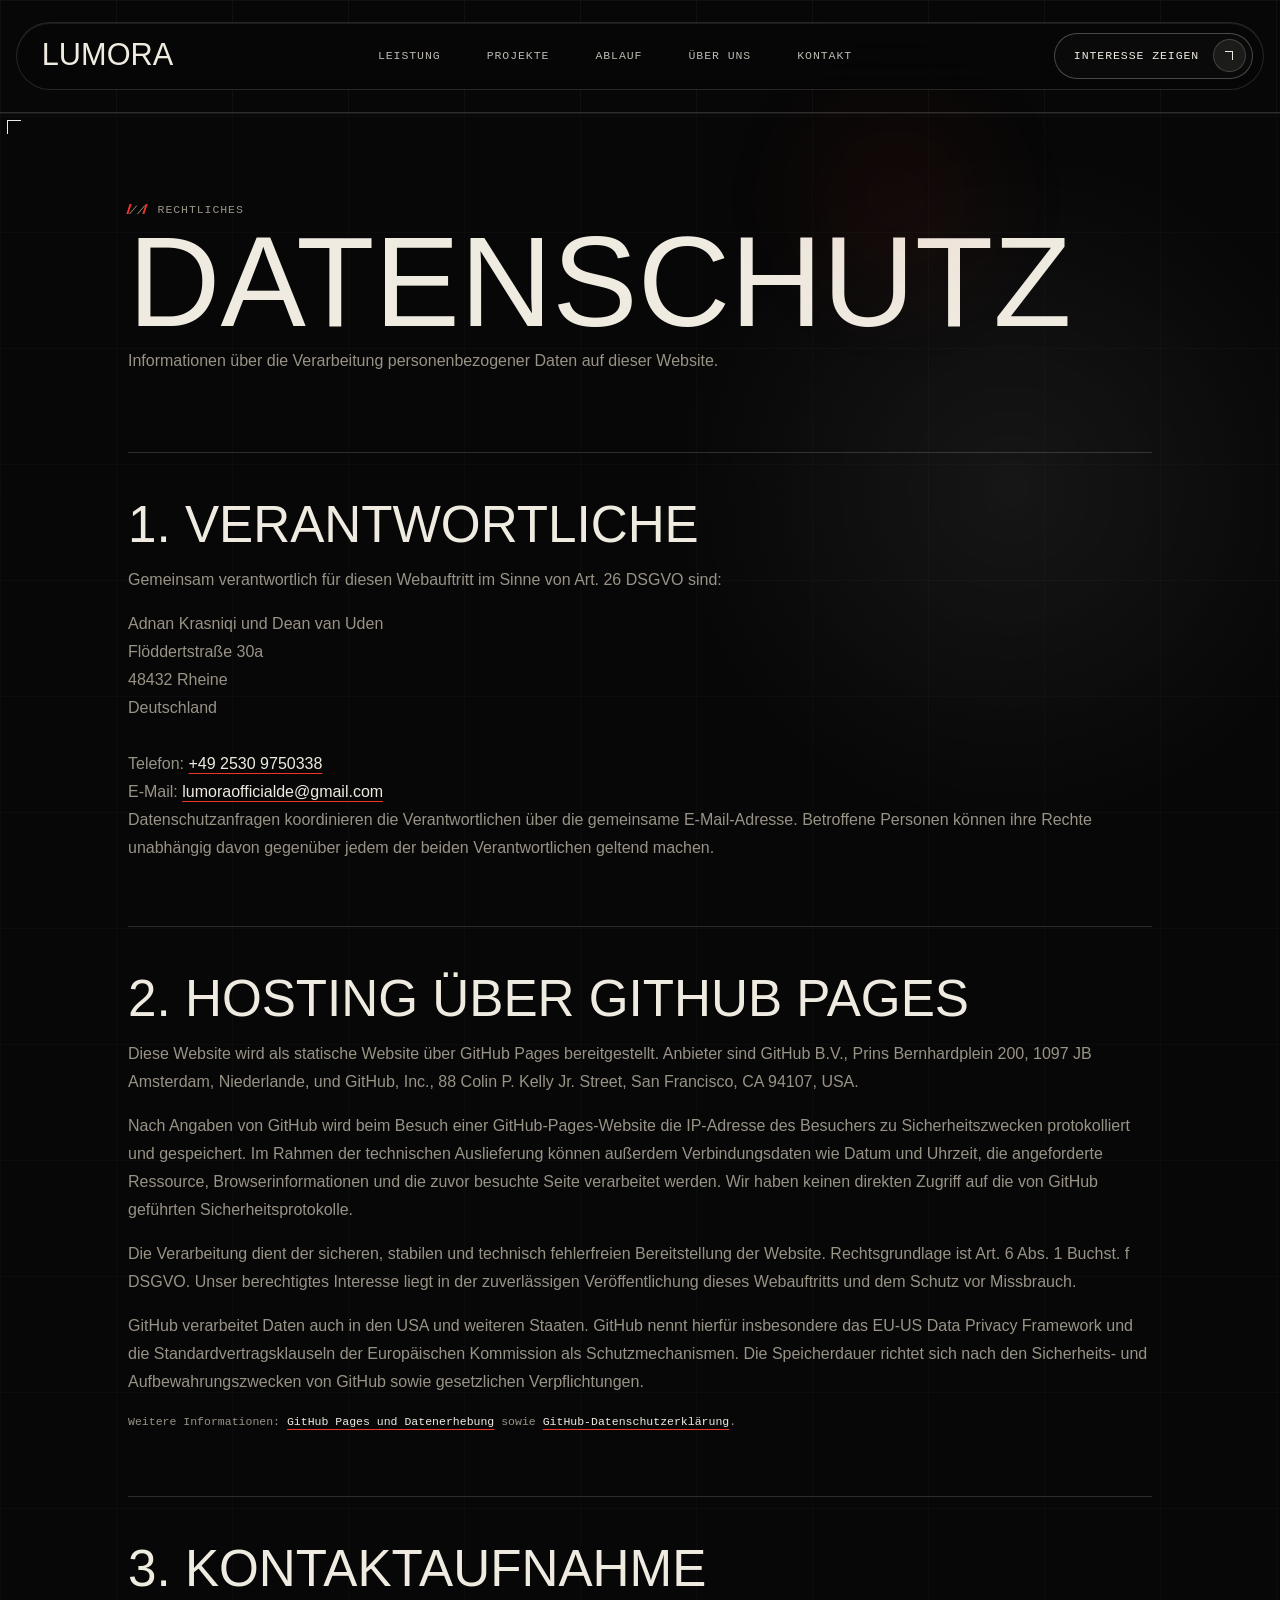
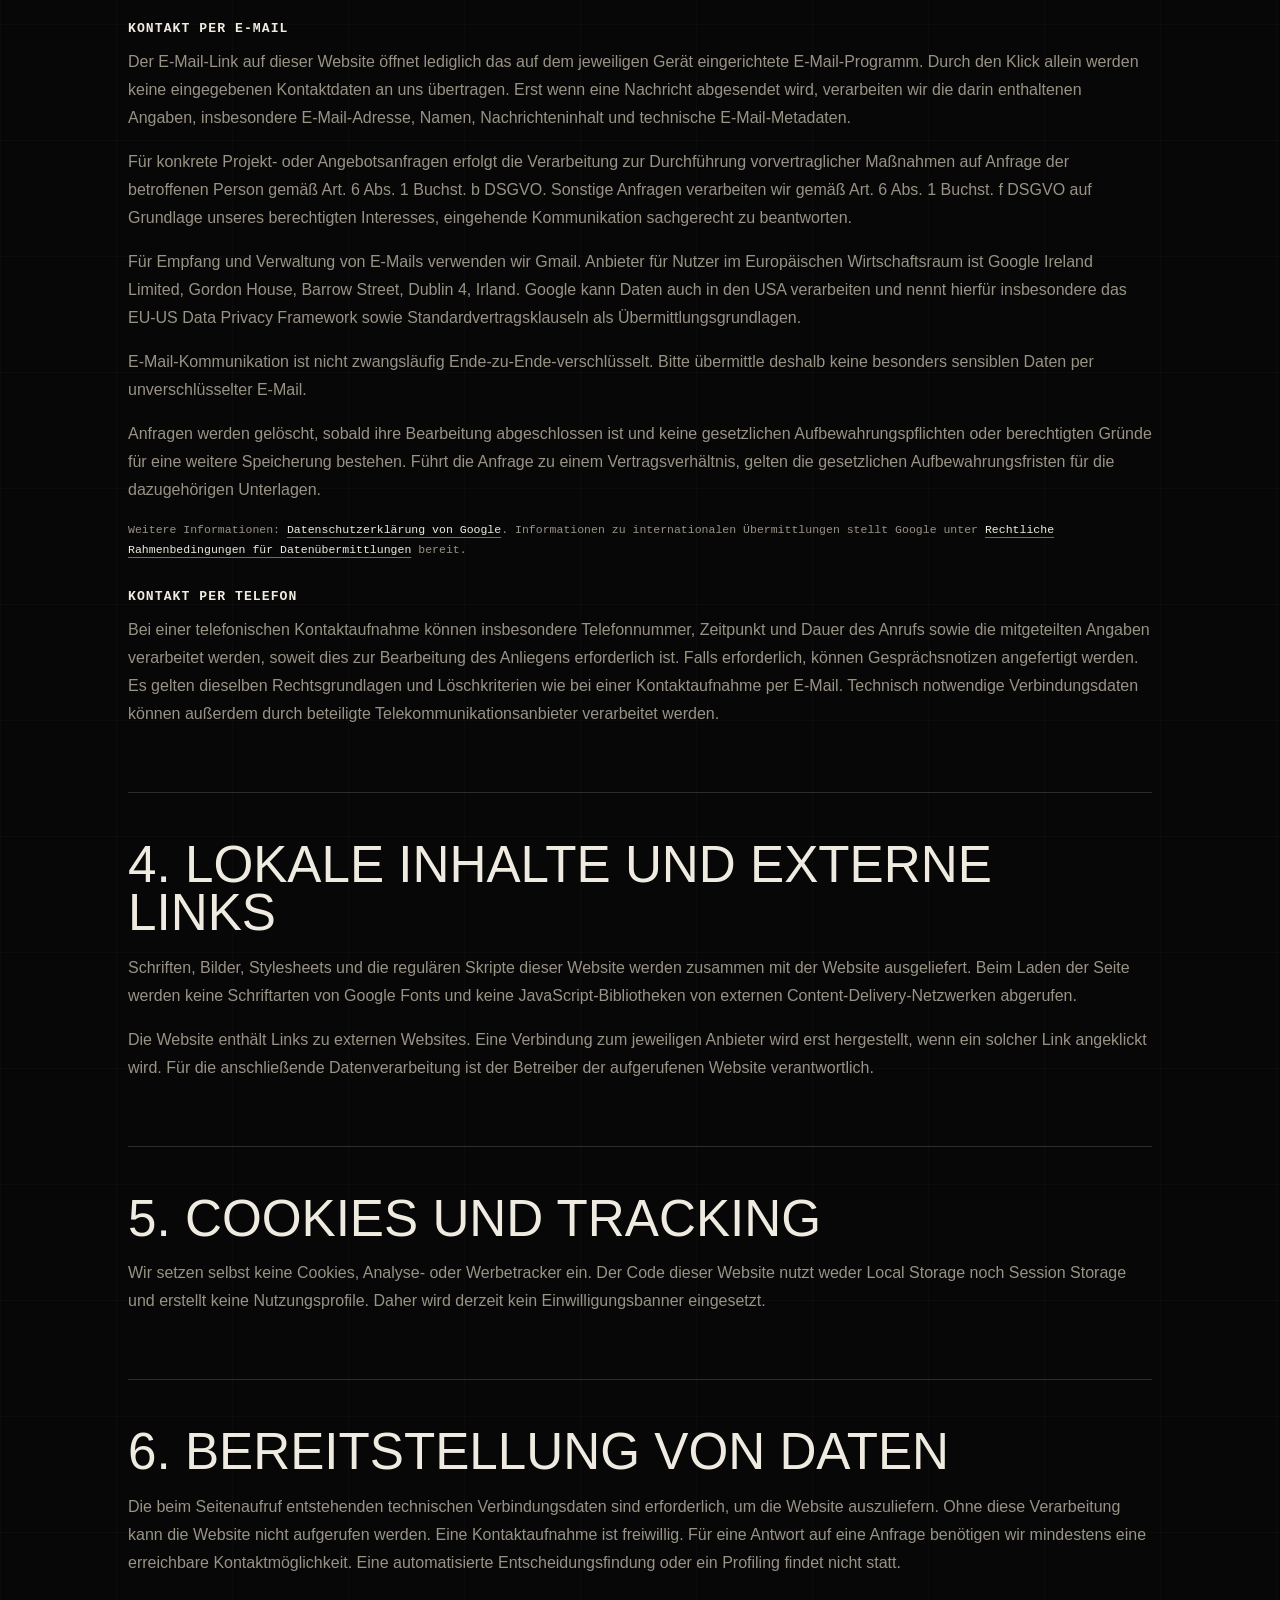
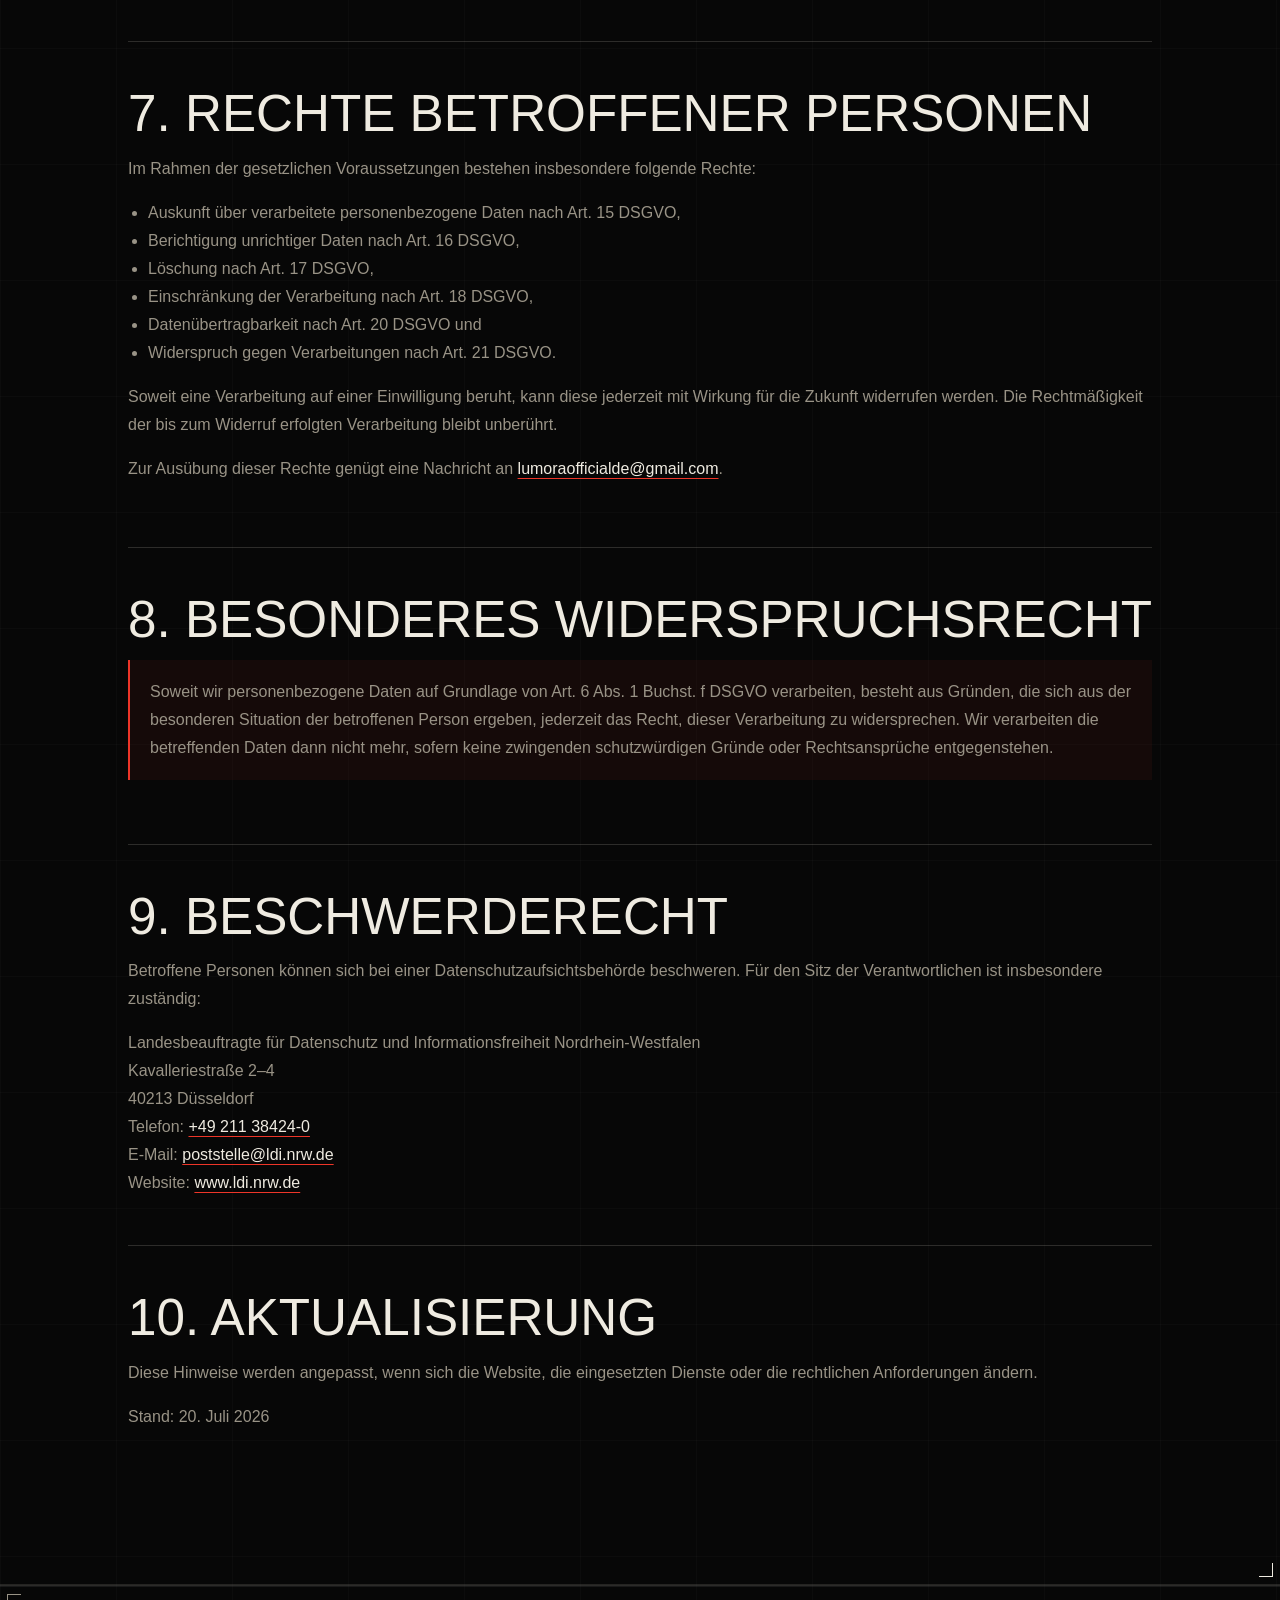
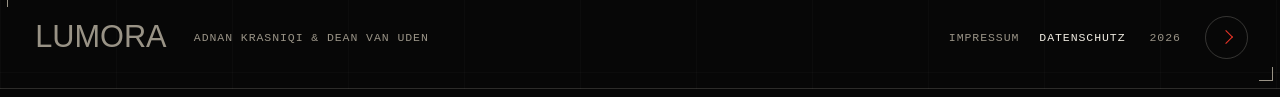
==== datenschutz.html @ dc564577 "." ====
<!doctype html>
<html lang="de">
  <head>
    <meta charset="utf-8" />
    <meta name="viewport" content="width=device-width, initial-scale=1" />
    <meta
      name="description"
      content="Datenschutzhinweise für den Webauftritt von Lumora."
    />
    <meta name="robots" content="index,follow" />
    <title>Datenschutz | Lumora</title>
    <link rel="icon" type="image/png" href="assets/LogoLumora.png" />
    <link rel="apple-touch-icon" href="assets/LogoLumora.png" />
    <link rel="stylesheet" href="styles.css" />
  </head>
  <body>
    <a class="skip-link" href="#top">Zum Inhalt springen</a>
    <div class="grain" aria-hidden="true"></div>
    <div class="cursor-light" aria-hidden="true"></div>

    <header class="site-header">
      <a class="mark" href="index.html" aria-label="Lumora Startseite">
        <span>Lumora</span>
      </a>
      <nav class="desktop-nav" aria-label="Hauptnavigation">
        <a href="index.html#approach">Leistung</a>
        <a href="index.html#work">Projekte</a>
        <a href="index.html#process">Ablauf</a>
        <a href="index.html#studio">Über uns</a>
        <a href="index.html#contact">Kontakt</a>
      </nav>
      <div class="header-actions">
        <a class="button magnetic" href="index.html#contact">
          <span>Interesse zeigen</span>
          <i aria-hidden="true"></i>
        </a>
        <button class="menu-toggle" type="button" aria-label="Menü öffnen" aria-expanded="false">
          <span></span>
          <span></span>
        </button>
      </div>
    </header>

    <nav class="mobile-menu" aria-label="Mobile Navigation" aria-hidden="true" inert>
      <a href="index.html#approach">Leistung</a>
      <a href="index.html#work">Projekte</a>
      <a href="index.html#process">Ablauf</a>
      <a href="index.html#studio">Über uns</a>
      <a href="index.html#contact">Kontakt</a>
    </nav>

    <main id="top" class="legal-main">
      <article class="legal-page section-frame" aria-labelledby="legal-title">
        <header class="legal-heading" data-reveal>
          <div class="section-kicker compact">
            <span>//</span>
            <p>Rechtliches</p>
          </div>
          <h1 id="legal-title">Datenschutz</h1>
          <p>Informationen über die Verarbeitung personenbezogener Daten auf dieser Website.</p>
        </header>

        <div class="legal-document">
          <section aria-labelledby="verantwortliche">
            <h2 id="verantwortliche">1. Verantwortliche</h2>
            <p>
              Gemeinsam verantwortlich für diesen Webauftritt im Sinne von Art. 26 DSGVO sind:
            </p>
            <address>
              Adnan Krasniqi und Dean van Uden<br />
              Flöddertstraße 30a<br />
              48432 Rheine<br />
              Deutschland<br /><br />
              Telefon: <a href="tel:+4925309750338">+49 2530 9750338</a><br />
              E-Mail:
              <a href="mailto:lumoraofficialde@gmail.com">lumoraofficialde@gmail.com</a>
            </address>
            <p>
              Datenschutzanfragen koordinieren die Verantwortlichen über die gemeinsame
              E-Mail-Adresse. Betroffene Personen können ihre Rechte unabhängig davon gegenüber
              jedem der beiden Verantwortlichen geltend machen.
            </p>
          </section>

          <section aria-labelledby="hosting">
            <h2 id="hosting">2. Hosting über GitHub Pages</h2>
            <p>
              Diese Website wird als statische Website über GitHub Pages bereitgestellt.
              Anbieter sind GitHub B.V., Prins Bernhardplein 200, 1097 JB Amsterdam,
              Niederlande, und GitHub, Inc., 88 Colin P. Kelly Jr. Street, San Francisco,
              CA 94107, USA.
            </p>
            <p>
              Nach Angaben von GitHub wird beim Besuch einer GitHub-Pages-Website die
              IP-Adresse des Besuchers zu Sicherheitszwecken protokolliert und gespeichert.
              Im Rahmen der technischen Auslieferung können außerdem Verbindungsdaten wie
              Datum und Uhrzeit, die angeforderte Ressource, Browserinformationen und die
              zuvor besuchte Seite verarbeitet werden. Wir haben keinen direkten Zugriff auf
              die von GitHub geführten Sicherheitsprotokolle.
            </p>
            <p>
              Die Verarbeitung dient der sicheren, stabilen und technisch fehlerfreien
              Bereitstellung der Website. Rechtsgrundlage ist Art. 6 Abs. 1 Buchst. f DSGVO.
              Unser berechtigtes Interesse liegt in der zuverlässigen Veröffentlichung dieses
              Webauftritts und dem Schutz vor Missbrauch.
            </p>
            <p>
              GitHub verarbeitet Daten auch in den USA und weiteren Staaten. GitHub nennt
              hierfür insbesondere das EU-US Data Privacy Framework und die
              Standardvertragsklauseln der Europäischen Kommission als Schutzmechanismen.
              Die Speicherdauer richtet sich nach den Sicherheits- und Aufbewahrungszwecken
              von GitHub sowie gesetzlichen Verpflichtungen.
            </p>
            <p class="legal-source">
              Weitere Informationen:
              <a
                href="https://docs.github.com/de/pages/getting-started-with-github-pages/what-is-github-pages"
                target="_blank"
                rel="noopener noreferrer"
              >GitHub Pages und Datenerhebung</a>
              sowie
              <a
                href="https://docs.github.com/en/site-policy/privacy-policies/github-general-privacy-statement"
                target="_blank"
                rel="noopener noreferrer"
              >GitHub-Datenschutzerklärung</a>.
            </p>
          </section>

          <section aria-labelledby="kontaktaufnahme">
            <h2 id="kontaktaufnahme">3. Kontaktaufnahme</h2>
            <h3>Kontakt per E-Mail</h3>
            <p>
              Der E-Mail-Link auf dieser Website öffnet lediglich das auf dem jeweiligen Gerät
              eingerichtete E-Mail-Programm. Durch den Klick allein werden keine eingegebenen
              Kontaktdaten an uns übertragen. Erst wenn eine Nachricht abgesendet wird,
              verarbeiten wir die darin enthaltenen Angaben, insbesondere E-Mail-Adresse,
              Namen, Nachrichteninhalt und technische E-Mail-Metadaten.
            </p>
            <p>
              Für konkrete Projekt- oder Angebotsanfragen erfolgt die Verarbeitung zur
              Durchführung vorvertraglicher Maßnahmen auf Anfrage der betroffenen Person
              gemäß Art. 6 Abs. 1 Buchst. b DSGVO. Sonstige Anfragen verarbeiten wir gemäß
              Art. 6 Abs. 1 Buchst. f DSGVO auf Grundlage unseres berechtigten Interesses,
              eingehende Kommunikation sachgerecht zu beantworten.
            </p>
            <p>
              Für Empfang und Verwaltung von E-Mails verwenden wir Gmail. Anbieter für
              Nutzer im Europäischen Wirtschaftsraum ist Google Ireland Limited, Gordon
              House, Barrow Street, Dublin 4, Irland. Google kann Daten auch in den USA
              verarbeiten und nennt hierfür insbesondere das EU-US Data Privacy Framework
              sowie Standardvertragsklauseln als Übermittlungsgrundlagen.
            </p>
            <p>
              E-Mail-Kommunikation ist nicht zwangsläufig Ende-zu-Ende-verschlüsselt. Bitte
              übermittle deshalb keine besonders sensiblen Daten per unverschlüsselter E-Mail.
            </p>
            <p>
              Anfragen werden gelöscht, sobald ihre Bearbeitung abgeschlossen ist und keine
              gesetzlichen Aufbewahrungspflichten oder berechtigten Gründe für eine weitere
              Speicherung bestehen. Führt die Anfrage zu einem Vertragsverhältnis, gelten die
              gesetzlichen Aufbewahrungsfristen für die dazugehörigen Unterlagen.
            </p>
            <p class="legal-source">
              Weitere Informationen:
              <a
                href="https://policies.google.com/privacy?hl=de"
                target="_blank"
                rel="noopener noreferrer"
              >Datenschutzerklärung von Google</a>.
              Informationen zu internationalen Übermittlungen stellt Google unter
              <a
                href="https://policies.google.com/privacy/frameworks?hl=de"
                target="_blank"
                rel="noopener noreferrer"
              >Rechtliche Rahmenbedingungen für Datenübermittlungen</a>
              bereit.
            </p>

            <h3>Kontakt per Telefon</h3>
            <p>
              Bei einer telefonischen Kontaktaufnahme können insbesondere Telefonnummer,
              Zeitpunkt und Dauer des Anrufs sowie die mitgeteilten Angaben verarbeitet werden,
              soweit dies zur Bearbeitung des Anliegens erforderlich ist. Falls erforderlich,
              können Gesprächsnotizen angefertigt werden. Es gelten dieselben Rechtsgrundlagen
              und Löschkriterien wie bei einer Kontaktaufnahme per E-Mail. Technisch notwendige
              Verbindungsdaten können außerdem durch beteiligte Telekommunikationsanbieter
              verarbeitet werden.
            </p>
          </section>

          <section aria-labelledby="lokale-inhalte">
            <h2 id="lokale-inhalte">4. Lokale Inhalte und externe Links</h2>
            <p>
              Schriften, Bilder, Stylesheets und die regulären Skripte dieser Website werden
              zusammen mit der Website ausgeliefert. Beim Laden der Seite werden keine
              Schriftarten von Google Fonts und keine JavaScript-Bibliotheken von externen
              Content-Delivery-Netzwerken abgerufen.
            </p>
            <p>
              Die Website enthält Links zu externen Websites. Eine Verbindung zum jeweiligen
              Anbieter wird erst hergestellt, wenn ein solcher Link angeklickt wird. Für die
              anschließende Datenverarbeitung ist der Betreiber der aufgerufenen Website
              verantwortlich.
            </p>
          </section>

          <section aria-labelledby="cookies">
            <h2 id="cookies">5. Cookies und Tracking</h2>
            <p>
              Wir setzen selbst keine Cookies, Analyse- oder Werbetracker ein. Der Code dieser
              Website nutzt weder Local Storage noch Session Storage und erstellt keine
              Nutzungsprofile. Daher wird derzeit kein Einwilligungsbanner eingesetzt.
            </p>
          </section>

          <section aria-labelledby="bereitstellung">
            <h2 id="bereitstellung">6. Bereitstellung von Daten</h2>
            <p>
              Die beim Seitenaufruf entstehenden technischen Verbindungsdaten sind erforderlich,
              um die Website auszuliefern. Ohne diese Verarbeitung kann die Website nicht
              aufgerufen werden. Eine Kontaktaufnahme ist freiwillig. Für eine Antwort auf eine
              Anfrage benötigen wir mindestens eine erreichbare Kontaktmöglichkeit. Eine
              automatisierte Entscheidungsfindung oder ein Profiling findet nicht statt.
            </p>
          </section>

          <section aria-labelledby="rechte">
            <h2 id="rechte">7. Rechte betroffener Personen</h2>
            <p>Im Rahmen der gesetzlichen Voraussetzungen bestehen insbesondere folgende Rechte:</p>
            <ul>
              <li>Auskunft über verarbeitete personenbezogene Daten nach Art. 15 DSGVO,</li>
              <li>Berichtigung unrichtiger Daten nach Art. 16 DSGVO,</li>
              <li>Löschung nach Art. 17 DSGVO,</li>
              <li>Einschränkung der Verarbeitung nach Art. 18 DSGVO,</li>
              <li>Datenübertragbarkeit nach Art. 20 DSGVO und</li>
              <li>Widerspruch gegen Verarbeitungen nach Art. 21 DSGVO.</li>
            </ul>
            <p>
              Soweit eine Verarbeitung auf einer Einwilligung beruht, kann diese jederzeit mit
              Wirkung für die Zukunft widerrufen werden. Die Rechtmäßigkeit der bis zum Widerruf
              erfolgten Verarbeitung bleibt unberührt.
            </p>
            <p>
              Zur Ausübung dieser Rechte genügt eine Nachricht an
              <a href="mailto:lumoraofficialde@gmail.com">lumoraofficialde@gmail.com</a>.
            </p>
          </section>

          <section aria-labelledby="widerspruch">
            <h2 id="widerspruch">8. Besonderes Widerspruchsrecht</h2>
            <p class="legal-note">
              Soweit wir personenbezogene Daten auf Grundlage von Art. 6 Abs. 1 Buchst. f
              DSGVO verarbeiten, besteht aus Gründen, die sich aus der besonderen Situation der
              betroffenen Person ergeben, jederzeit das Recht, dieser Verarbeitung zu
              widersprechen. Wir verarbeiten die betreffenden Daten dann nicht mehr, sofern
              keine zwingenden schutzwürdigen Gründe oder Rechtsansprüche entgegenstehen.
            </p>
          </section>

          <section aria-labelledby="beschwerde">
            <h2 id="beschwerde">9. Beschwerderecht</h2>
            <p>
              Betroffene Personen können sich bei einer Datenschutzaufsichtsbehörde beschweren.
              Für den Sitz der Verantwortlichen ist insbesondere zuständig:
            </p>
            <address>
              Landesbeauftragte für Datenschutz und Informationsfreiheit Nordrhein-Westfalen<br />
              Kavalleriestraße 2–4<br />
              40213 Düsseldorf<br />
              Telefon: <a href="tel:+49211384240">+49 211 38424-0</a><br />
              E-Mail: <a href="mailto:poststelle@ldi.nrw.de">poststelle@ldi.nrw.de</a><br />
              Website:
              <a href="https://www.ldi.nrw.de/" target="_blank" rel="noopener noreferrer"
                >www.ldi.nrw.de</a
              >
            </address>
          </section>

          <section aria-labelledby="aktualisierung">
            <h2 id="aktualisierung">10. Aktualisierung</h2>
            <p>
              Diese Hinweise werden angepasst, wenn sich die Website, die eingesetzten Dienste
              oder die rechtlichen Anforderungen ändern.
            </p>
            <p>Stand: 20. Juli 2026</p>
          </section>
        </div>
      </article>
    </main>

    <footer class="site-footer section-frame">
      <a class="mark" href="index.html" aria-label="Lumora Startseite"><span>Lumora</span></a>
      <p class="footer-identity">Adnan Krasniqi &amp; Dean van Uden</p>
      <nav class="footer-legal" aria-label="Rechtliche Informationen">
        <a href="impressum.html">Impressum</a>
        <a href="datenschutz.html" aria-current="page">Datenschutz</a>
      </nav>
      <p class="footer-year">2026</p>
      <a class="back-top" href="#top" aria-label="Nach oben"></a>
    </footer>

    <script src="script.js" defer></script>
  </body>
</html>
---- styles.css ----
:root {
  color-scheme: dark;
  --bg: #070707;
  --panel: #0d0d0c;
  --panel-strong: #151514;
  --line: rgba(239, 235, 225, 0.16);
  --line-strong: rgba(239, 235, 225, 0.32);
  --text: #efebe1;
  --muted: #999386;
  --quiet: #625d54;
  --accent: #ee3528;
  --accent-dark: #9e241d;
  --font-display: Impact, "Arial Narrow", "Helvetica Neue", sans-serif;
  --font-body: "Avenir Next", "Helvetica Neue", Arial, sans-serif;
  --font-mono: "SFMono-Regular", Menlo, Monaco, Consolas, "Liberation Mono", monospace;
  --ease: cubic-bezier(0.32, 0.72, 0, 1);
  --section-pad: clamp(4.5rem, 9vw, 8rem);
}

* {
  box-sizing: border-box;
}

html {
  scroll-behavior: smooth;
  background: var(--bg);
  overflow-x: clip;
}

body {
  margin: 0;
  width: 100%;
  min-width: 0;
  max-width: 100%;
  font-family: var(--font-body);
  color: var(--text);
  background:
    radial-gradient(circle at 79% 10%, rgba(255, 255, 255, 0.11), transparent 21rem),
    linear-gradient(90deg, rgba(255, 255, 255, 0.035) 1px, transparent 1px),
    linear-gradient(180deg, rgba(255, 255, 255, 0.035) 1px, transparent 1px),
    var(--bg);
  background-size: auto, 7.25rem 7.25rem, 7.25rem 7.25rem, auto;
  overflow-x: clip;
}

body.menu-open {
  overflow: hidden;
}

a {
  color: inherit;
  text-decoration: none;
}

:focus-visible {
  outline: 2px solid var(--accent);
  outline-offset: 4px;
}

.skip-link {
  position: fixed;
  left: 1rem;
  top: 0.75rem;
  z-index: 30;
  padding: 0.8rem 1rem;
  color: var(--bg);
  background: var(--text);
  font-family: var(--font-mono);
  font-size: 0.75rem;
  text-transform: uppercase;
  letter-spacing: 0.08em;
  transform: translateY(-180%);
  transition: transform 220ms ease;
}

.skip-link:focus {
  transform: translateY(0);
}

.sr-only {
  position: absolute;
  width: 1px;
  height: 1px;
  padding: 0;
  margin: -1px;
  overflow: hidden;
  clip: rect(0, 0, 0, 0);
  white-space: nowrap;
  border: 0;
}

img {
  max-width: 100%;
}

button,
input,
textarea {
  font: inherit;
  min-width: 0;
}

button {
  color: inherit;
}

::selection {
  color: var(--text);
  background: var(--accent-dark);
}

.grain {
  position: fixed;
  inset: 0;
  pointer-events: none;
  z-index: 15;
  opacity: 0.13;
  background-image:
    linear-gradient(115deg, rgba(255, 255, 255, 0.055) 0 1px, transparent 1px 7px),
    radial-gradient(circle, rgba(255, 255, 255, 0.11) 0 1px, transparent 1px);
  background-size: 13px 19px, 3px 3px;
  mix-blend-mode: soft-light;
}

.cursor-light {
  --x: 70vw;
  --y: 22vh;
  position: fixed;
  left: var(--x);
  top: var(--y);
  width: 20rem;
  height: 20rem;
  pointer-events: none;
  z-index: 1;
  transform: translate(-50%, -50%);
  opacity: 0.5;
  background: radial-gradient(circle, rgba(238, 53, 40, 0.13), transparent 68%);
  filter: blur(2rem);
  transition: opacity 600ms var(--ease);
}

.section-frame {
  position: relative;
  width: 100%;
  max-width: none;
  margin-inline: 0;
  border: 1px solid var(--line);
  border-inline: 0;
  box-shadow:
    inset 0 1px 0 rgba(255, 255, 255, 0.07),
    0 0 0 1px rgba(0, 0, 0, 0.18);
  background: rgba(7, 7, 7, 0.44);
}

.section-frame::before,
.section-frame::after {
  content: "";
  position: absolute;
  width: 0.8rem;
  height: 0.8rem;
  border-color: var(--line-strong);
  pointer-events: none;
}

.section-frame::before {
  left: 0.45rem;
  top: 0.45rem;
  border-left: 1px solid;
  border-top: 1px solid;
}

.section-frame::after {
  right: 0.45rem;
  bottom: 0.45rem;
  border-right: 1px solid;
  border-bottom: 1px solid;
}

.site-header {
  position: fixed;
  left: 50%;
  top: 1.35rem;
  z-index: 12;
  display: grid;
  grid-template-columns: auto 1fr auto;
  align-items: center;
  gap: clamp(1rem, 4vw, 4rem);
  width: calc(100% - 2rem);
  max-width: none;
  min-height: 4.25rem;
  padding: 0.55rem 0.65rem 0.55rem 1.35rem;
  transform: translateX(-50%);
  border: 1px solid rgba(239, 235, 225, 0.14);
  border-radius: 999px;
  background: rgba(7, 7, 7, 0.64);
  backdrop-filter: blur(22px);
  box-shadow: inset 0 1px 0 rgba(255, 255, 255, 0.08);
}

.mark {
  display: inline-grid;
  place-items: center;
  min-width: 2.75rem;
  height: 2.75rem;
  padding: 0 0.2rem;
  font-family: var(--font-display);
  font-size: clamp(1.65rem, 2.4vw, 2.05rem);
  line-height: 1;
  letter-spacing: 0;
  text-transform: uppercase;
}

.desktop-nav {
  display: flex;
  align-items: center;
  justify-content: center;
  gap: clamp(1rem, 3.6vw, 4.75rem);
}

.desktop-nav a,
.mobile-menu a,
.availability,
.text-link,
.project-number,
.section-kicker,
.site-footer {
  font-family: var(--font-mono);
  font-size: 0.72rem;
  text-transform: uppercase;
  letter-spacing: 0.08em;
}

.desktop-nav a {
  color: rgba(239, 235, 225, 0.78);
  transition: color 450ms var(--ease), transform 450ms var(--ease);
}

.desktop-nav a:hover {
  color: var(--text);
  transform: translateY(-1px);
}

.header-actions {
  display: flex;
  align-items: center;
  gap: 1rem;
}

.availability {
  display: inline-flex;
  align-items: center;
  gap: 0.6rem;
  color: var(--text);
}

.availability i {
  width: 0.45rem;
  height: 0.45rem;
  border-radius: 999px;
  background: var(--accent);
  box-shadow: 0 0 0 0 rgba(238, 53, 40, 0.6);
  animation: breathe 2.8s var(--ease) infinite;
}

.button {
  --mx: 0px;
  --my: 0px;
  display: inline-flex;
  align-items: center;
  justify-content: center;
  gap: 0.85rem;
  min-height: 2.85rem;
  border: 1px solid rgba(239, 235, 225, 0.28);
  border-radius: 999px;
  padding: 0.35rem 0.38rem 0.35rem 1.2rem;
  color: var(--text);
  background: rgba(239, 235, 225, 0.02);
  text-transform: uppercase;
  font-family: var(--font-mono);
  font-size: 0.72rem;
  letter-spacing: 0.08em;
  cursor: pointer;
  transform: translate3d(var(--mx), var(--my), 0);
  transition:
    border-color 500ms var(--ease),
    background 500ms var(--ease),
    transform 500ms var(--ease);
}

.text-link::after,
.gallery-button::before,
.back-top::before {
  content: "";
  display: inline-block;
  width: 0.56rem;
  height: 0.56rem;
  border-right: 1px solid currentColor;
  border-top: 1px solid currentColor;
  transform: rotate(45deg);
}

.button i {
  display: grid;
  place-items: center;
  width: 2.05rem;
  height: 2.05rem;
  border: 1px solid rgba(239, 235, 225, 0.18);
  border-radius: 999px;
  background: rgba(239, 235, 225, 0.08);
  transition: transform 500ms var(--ease), background 500ms var(--ease);
}

.button i::after {
  content: "";
  width: 0.46rem;
  height: 0.46rem;
  border-right: 1px solid currentColor;
  border-top: 1px solid currentColor;
  transform: rotate(0deg);
}

.button:hover {
  border-color: rgba(239, 235, 225, 0.52);
  background: rgba(239, 235, 225, 0.07);
}

.button:hover i {
  background: var(--accent);
  transform: translate(2px, -1px) scale(1.05);
}

.button:active {
  transform: translate3d(var(--mx), var(--my), 0) scale(0.98);
}

.menu-toggle {
  position: relative;
  display: none;
  width: 2.75rem;
  height: 2.75rem;
  border: 1px solid rgba(239, 235, 225, 0.17);
  border-radius: 999px;
  background: rgba(239, 235, 225, 0.04);
  cursor: pointer;
}

.menu-toggle span {
  position: absolute;
  left: 0.82rem;
  right: 0.82rem;
  top: 1.15rem;
  height: 1px;
  background: var(--text);
  transition: transform 500ms var(--ease), top 500ms var(--ease);
}

.menu-toggle span:nth-child(2) {
  top: 1.55rem;
}

body.menu-open .menu-toggle span:first-child {
  top: 1.35rem;
  transform: rotate(45deg);
}

body.menu-open .menu-toggle span:nth-child(2) {
  top: 1.35rem;
  transform: rotate(-45deg);
}

.mobile-menu {
  position: fixed;
  inset: 0;
  z-index: 10;
  display: grid;
  place-content: center;
  gap: 1.5rem;
  padding: 6rem 1.25rem 2rem;
  overflow-y: auto;
  overscroll-behavior: contain;
  background: rgba(7, 7, 7, 0.88);
  backdrop-filter: blur(26px);
  opacity: 0;
  pointer-events: none;
  transform: translateY(-1rem);
  transition: opacity 600ms var(--ease), transform 600ms var(--ease);
}

.mobile-menu a {
  font-family: var(--font-display);
  font-size: clamp(4rem, 18vw, 8rem);
  line-height: 0.86;
  color: var(--text);
  transform: translateY(1.4rem);
  opacity: 0;
  transition: opacity 650ms var(--ease), transform 650ms var(--ease);
}

body.menu-open .mobile-menu {
  opacity: 1;
  pointer-events: auto;
  transform: translateY(0);
}

body.menu-open .mobile-menu a {
  opacity: 1;
  transform: translateY(0);
}

body.menu-open .mobile-menu a:nth-child(2) {
  transition-delay: 80ms;
}

body.menu-open .mobile-menu a:nth-child(3) {
  transition-delay: 160ms;
}

body.menu-open .mobile-menu a:nth-child(4) {
  transition-delay: 240ms;
}

body.menu-open .mobile-menu a:nth-child(5) {
  transition-delay: 320ms;
}

.section-rail {
  position: fixed;
  left: clamp(0.75rem, 2vw, 1.65rem);
  top: 50%;
  z-index: 8;
  display: grid;
  gap: 2rem;
  color: var(--quiet);
  font-family: var(--font-mono);
  font-size: 0.68rem;
  transform: translateY(-50%);
}

.section-rail span {
  position: relative;
}

.section-rail span::after {
  content: "";
  position: absolute;
  left: 0;
  top: 1.3rem;
  width: 0.6rem;
  height: 1px;
  background: var(--quiet);
}

.hero {
  display: grid;
  grid-template-columns: minmax(18rem, 0.72fr) minmax(0, 1.28fr);
  align-items: center;
  min-height: 100dvh;
  padding: clamp(7rem, 10vw, 9rem) clamp(1.5rem, 6vw, 7.5rem) 5rem;
  overflow: hidden;
}

.hero::after {
  content: "";
  position: absolute;
  top: -20%;
  right: -8%;
  width: 42%;
  height: 62%;
  background: linear-gradient(115deg, transparent 22%, rgba(255, 255, 255, 0.22), transparent 52%);
  transform: rotate(8deg);
  filter: blur(0.4rem);
  pointer-events: none;
  mix-blend-mode: screen;
}

.hero-copy {
  position: relative;
  z-index: 2;
  max-width: 31rem;
}

.eyebrow {
  display: flex;
  align-items: center;
  gap: 0.7rem;
  margin: 0 0 1.25rem;
  color: var(--muted);
  font-family: var(--font-mono);
  font-size: 0.74rem;
  line-height: 1.5;
  text-transform: uppercase;
  letter-spacing: 0.1em;
}

.eyebrow span,
.section-kicker span {
  display: inline-block;
  width: 1.15rem;
  height: 0.62rem;
  border-left: 2px solid var(--accent);
  border-right: 2px solid var(--accent);
  transform: skewX(-18deg);
}

h1,
h2,
h3,
p {
  margin-top: 0;
}

h1 {
  max-width: 9ch;
  margin-bottom: 1.4rem;
  font-family: var(--font-display);
  font-size: clamp(6.2rem, 13.3vw, 13.8rem);
  font-weight: 400;
  line-height: 0.78;
  letter-spacing: 0;
  text-transform: uppercase;
  text-wrap: balance;
}

.hero-intro {
  max-width: 28rem;
  margin-bottom: 2rem;
  color: var(--muted);
  font-size: clamp(1rem, 1.3vw, 1.12rem);
  line-height: 1.65;
}

.hero-actions {
  display: flex;
  flex-wrap: wrap;
  gap: 1.25rem 1.6rem;
}

.text-link {
  position: relative;
  display: inline-flex;
  align-items: center;
  gap: 0.72rem;
  width: max-content;
  padding-bottom: 0.55rem;
  color: var(--text);
}

.text-link::before {
  content: "";
  position: absolute;
  left: 0;
  bottom: 0;
  width: 100%;
  height: 1px;
  background: var(--accent);
  transform-origin: left;
  transform: scaleX(0.32);
  transition: transform 500ms var(--ease);
}

.text-link::after {
  width: 0.45rem;
  height: 0.45rem;
  transition: transform 500ms var(--ease);
}

.text-link:hover::before {
  transform: scaleX(1);
}

.text-link:hover::after {
  transform: translate(2px, -2px) rotate(45deg);
}

.text-link.muted {
  color: var(--muted);
}

.hero-stage {
  position: relative;
  z-index: 2;
  height: min(58vw, 51rem);
  min-height: 31rem;
  overflow: hidden;
}

.hero-poster {
  position: absolute;
  inset: 0;
  width: 100%;
  height: 100%;
  object-fit: cover;
  object-position: 58% 50%;
  opacity: 0.92;
  filter: saturate(0.88) contrast(1.08) brightness(0.92);
  mask-image: radial-gradient(ellipse at 63% 45%, #000 0 34%, transparent 73%);
  pointer-events: none;
}

.stage-note {
  position: absolute;
  right: clamp(0rem, 3vw, 2.25rem);
  bottom: clamp(2rem, 8vw, 5rem);
  display: grid;
  gap: 0.25rem;
  padding: 0.9rem 1.1rem;
  border: 1px solid rgba(239, 235, 225, 0.24);
  background: rgba(7, 7, 7, 0.48);
  font-family: var(--font-mono);
  font-size: 0.68rem;
  text-transform: uppercase;
  letter-spacing: 0.08em;
}

.stage-note span {
  color: var(--muted);
}

.scroll-cue {
  position: absolute;
  left: clamp(1.5rem, 6vw, 6.5rem);
  bottom: 2.2rem;
  z-index: 3;
  display: flex;
  align-items: center;
  gap: 0.8rem;
  color: var(--text);
  font-family: var(--font-mono);
  font-size: 0.7rem;
  text-transform: uppercase;
  letter-spacing: 0.08em;
}

.scroll-cue span {
  width: 1px;
  height: 2.2rem;
  background: linear-gradient(var(--accent), rgba(239, 235, 225, 0.1));
  transform-origin: top;
  animation: drawDown 2.4s var(--ease) infinite;
}

.approach,
.work,
.process,
.studio,
.contact {
  padding: clamp(1.35rem, 3vw, 3rem);
  scroll-margin-top: 6rem;
}

.section-kicker {
  display: flex;
  align-items: center;
  gap: 0.7rem;
  margin-bottom: 1.35rem;
  color: var(--muted);
}

.section-kicker p {
  margin: 0;
}

.section-kicker.compact {
  margin-bottom: 1rem;
}

.approach-grid {
  display: grid;
  grid-template-columns: repeat(4, minmax(0, 1fr));
  min-height: 34rem;
  border-top: 1px solid var(--line);
}

.approach-card {
  position: relative;
  display: flex;
  flex-direction: column;
  min-height: 34rem;
  padding: clamp(1.2rem, 2.5vw, 2rem);
  overflow: hidden;
  border-right: 1px solid var(--line);
  background: rgba(255, 255, 255, 0.01);
  transition: background 700ms var(--ease), transform 700ms var(--ease);
}

.approach-card:last-child {
  border-right: 0;
}

.approach-card:hover {
  background: rgba(255, 255, 255, 0.04);
}

.count {
  margin-bottom: 1rem;
  color: var(--muted);
  font-family: var(--font-mono);
}

.approach-card h2,
.approach-card h3 {
  margin-bottom: 1rem;
  font-family: var(--font-display);
  font-size: clamp(2.7rem, 4vw, 4.8rem);
  font-weight: 400;
  line-height: 0.9;
  letter-spacing: 0;
  text-transform: uppercase;
}

.approach-card > .count,
.approach-card > h2,
.approach-card > h3,
.approach-card > p,
.approach-card > a {
  position: relative;
  z-index: 2;
}

.offer-head {
  align-items: end;
}

.section-lead {
  max-width: 36rem;
  margin: 1.2rem 0 0;
  color: var(--muted);
  font-size: 0.96rem;
  line-height: 1.7;
  text-wrap: pretty;
}

.offer-head > .section-lead {
  margin: 0 0 0.25rem;
}

.work-proof {
  max-width: 42rem;
}

.approach-card p {
  max-width: 22rem;
  margin-bottom: 1.7rem;
  color: var(--muted);
  font-size: 0.95rem;
  line-height: 1.6;
}

.card-visual {
  position: absolute;
  left: 0;
  right: 0;
  bottom: 0;
  z-index: 0;
  height: 52%;
  opacity: 0.8;
  transform: translateY(6%);
  transition: transform 900ms var(--ease), opacity 900ms var(--ease);
  background-size: cover;
  background-position: center bottom;
  -webkit-mask-image: linear-gradient(to bottom, transparent 0%, rgba(0, 0, 0, 0.25) 22%, #000 48%);
  mask-image: linear-gradient(to bottom, transparent 0%, rgba(0, 0, 0, 0.25) 22%, #000 48%);
}

.approach-card:hover .card-visual {
  opacity: 1;
  transform: translateY(0);
}

.terrain {
  background-image:
    linear-gradient(180deg, transparent, rgba(7, 7, 7, 0.14)),
    url("assets/approach/strategy.png");
  background-position: center 56%;
}

.interface {
  background-image:
    linear-gradient(180deg, transparent, rgba(7, 7, 7, 0.12)),
    url("assets/approach/interface.png");
  background-position: 55% 58%;
}

.streaks {
  background-image:
    linear-gradient(180deg, transparent, rgba(7, 7, 7, 0.1)),
    url("assets/approach/motion.png");
  background-position: 58% 62%;
}

.launch {
  background-image:
    linear-gradient(180deg, transparent, rgba(7, 7, 7, 0.12)),
    url("assets/approach/launch.png");
  background-position: 72% 56%;
}

.section-head {
  display: flex;
  align-items: end;
  justify-content: space-between;
  gap: 2rem;
  margin-bottom: clamp(1.2rem, 3vw, 2.5rem);
}

.section-head h2,
.studio-intro h2 {
  max-width: 15ch;
  margin-bottom: 0;
  font-family: var(--font-display);
  font-size: clamp(4.2rem, 8vw, 8rem);
  font-weight: 400;
  line-height: 0.86;
  letter-spacing: 0;
  text-transform: uppercase;
}

.studio-people {
  max-width: 34rem;
  margin: 1.25rem 0 0;
  color: var(--muted);
  font-size: 1rem;
  line-height: 1.7;
}

.gallery-controls {
  display: flex;
  gap: 0.7rem;
}

.gallery-button,
.back-top {
  display: grid;
  place-items: center;
  width: 2.7rem;
  height: 2.7rem;
  border: 1px solid rgba(239, 235, 225, 0.2);
  border-radius: 999px;
  background: transparent;
  cursor: pointer;
  transition: border-color 500ms var(--ease), background 500ms var(--ease), transform 500ms var(--ease);
}

.gallery-button:hover,
.back-top:hover {
  border-color: var(--accent);
  background: rgba(238, 53, 40, 0.08);
}

.gallery-button:active,
.back-top:active {
  transform: scale(0.96);
}

.gallery-button::before {
  transform: rotate(-135deg);
}

.gallery-button.next::before,
.back-top::before {
  transform: rotate(45deg);
}

.work-viewport {
  width: 100%;
  max-width: 100%;
  overflow: hidden;
}

.work-track {
  display: grid;
  grid-auto-columns: clamp(20rem, 30vw, 35rem);
  grid-auto-flow: column;
  gap: clamp(0.9rem, 1.5vw, 1.2rem);
  width: 100%;
  max-width: 100%;
  overflow-x: auto;
  overscroll-behavior-x: contain;
  scroll-snap-type: x mandatory;
  scrollbar-width: none;
  cursor: grab;
}

.work-track::-webkit-scrollbar {
  display: none;
}

.work-track.is-dragging {
  cursor: grabbing;
  user-select: none;
}

.work-card {
  position: relative;
  display: grid;
  grid-template-rows: auto auto 1fr;
  gap: 0.9rem;
  min-height: 28rem;
  min-width: 0;
  max-width: 100%;
  padding: 1rem;
  overflow: hidden;
  border: 1px solid var(--line);
  scroll-snap-align: start;
  background: rgba(255, 255, 255, 0.025);
  transition:
    background 650ms var(--ease),
    border-color 650ms var(--ease),
    transform 650ms var(--ease);
}

.work-card:hover {
  border-color: rgba(239, 235, 225, 0.42);
  background: rgba(255, 255, 255, 0.045);
  transform: translateY(-0.35rem);
}

.work-card.is-offline {
  cursor: default;
}

.work-card.is-offline:hover {
  border-color: var(--line);
  background: rgba(255, 255, 255, 0.025);
  transform: none;
}

.project-number {
  color: var(--muted);
}

.project-preview {
  position: relative;
  width: 100%;
  max-width: 100%;
  aspect-ratio: 4 / 3;
  min-height: 0;
  overflow: hidden;
  contain: paint;
  border: 1px solid rgba(239, 235, 225, 0.18);
  background: var(--panel);
}

.project-preview::after {
  content: "";
  position: absolute;
  inset: 0;
  z-index: 1;
  background:
    linear-gradient(180deg, rgba(7, 7, 7, 0.34), transparent 28%, rgba(7, 7, 7, 0.3)),
    linear-gradient(135deg, transparent 48%, rgba(238, 53, 40, 0.45) 49%, transparent 50%);
  opacity: 0.64;
  pointer-events: none;
  transition: opacity 650ms var(--ease);
}

.work-card:hover .project-preview::after {
  opacity: 0.28;
}

.work-card.is-offline:hover .project-preview::after {
  opacity: 0.64;
}

.real-shot img {
  width: 100%;
  max-width: 100%;
  height: 100%;
  display: block;
  object-fit: cover;
  filter: saturate(0.74) contrast(1.08) brightness(0.9);
  transform: none;
  transition:
    filter 800ms var(--ease),
    transform 800ms var(--ease);
}

@media (hover: hover) and (pointer: fine) {
  .work-card:hover .real-shot img {
    filter: saturate(1) contrast(1.04) brightness(1);
    transform: scale(1.05);
  }

  .work-card.is-offline:hover .real-shot img {
    filter: saturate(0.74) contrast(1.08) brightness(0.9);
    transform: none;
  }
}

.heralyth-shot img {
  object-position: 50% 44%;
}

.crime-shot img {
  object-position: 50% 48%;
}

.pullup-shot img {
  object-position: 50% 42%;
}

.westroomz-shot img {
  object-position: 50% 48%;
}

.browser-dot {
  position: absolute;
  left: 0.75rem;
  top: 0.65rem;
  width: 0.3rem;
  height: 0.3rem;
  border-radius: 999px;
  background: rgba(239, 235, 225, 0.55);
  box-shadow: 0.55rem 0 0 rgba(239, 235, 225, 0.3), 1.1rem 0 0 rgba(239, 235, 225, 0.2);
  z-index: 2;
}

.project-meta {
  display: grid;
  gap: 0.35rem;
  align-self: end;
}

.project-meta h3 {
  margin-bottom: 0;
  font-family: var(--font-mono);
  font-size: 0.88rem;
  letter-spacing: 0.08em;
  text-transform: uppercase;
  overflow-wrap: anywhere;
}

.project-meta p {
  margin-bottom: 0;
  color: var(--muted);
  font-family: var(--font-mono);
  font-size: 0.68rem;
  line-height: 1.5;
  text-transform: uppercase;
  letter-spacing: 0.08em;
  overflow-wrap: anywhere;
}

.project-status {
  color: var(--accent);
  font-family: var(--font-mono);
  font-size: 0.64rem;
  line-height: 1.5;
  text-transform: uppercase;
  letter-spacing: 0.08em;
}

.gallery-progress {
  width: min(42rem, 100%);
  height: 2px;
  margin: 2rem auto 0;
  background: rgba(239, 235, 225, 0.16);
}

.gallery-progress span {
  display: block;
  width: 25%;
  height: 100%;
  background: var(--accent);
  transform-origin: left;
  transition: transform 450ms var(--ease), width 450ms var(--ease);
}

.process {
  display: grid;
  grid-template-columns: minmax(18rem, 0.42fr) minmax(0, 1.58fr);
  gap: clamp(2.5rem, 5vw, 7rem);
  align-items: center;
}

.process-copy h2,
.contact-copy h2 {
  max-width: 9ch;
  margin-bottom: 1.2rem;
  font-family: var(--font-display);
  font-size: clamp(4.4rem, 8vw, 8.5rem);
  font-weight: 400;
  line-height: 0.86;
  letter-spacing: 0;
  text-transform: uppercase;
}

.process-copy h2 {
  max-width: 8ch;
  font-size: clamp(3.5rem, 5.8vw, 6.4rem);
}

.process-copy p,
.contact-copy p {
  max-width: 28rem;
  margin-bottom: 1.7rem;
  color: var(--muted);
  font-size: 1rem;
  line-height: 1.7;
}

.process-board {
  position: relative;
  min-height: 35rem;
  display: grid;
  grid-template-columns: minmax(0, 1.15fr) minmax(18rem, 0.85fr);
  align-items: center;
  min-width: 0;
  overflow: hidden;
}

.process-rows {
  border-top: 1px solid var(--line);
}

.process-rows article {
  display: grid;
  grid-template-columns: 3.5rem minmax(7rem, 0.55fr) minmax(0, 1fr);
  gap: 1.2rem;
  align-items: center;
  min-height: 5.6rem;
  border-bottom: 1px solid var(--line);
}

.process-rows span,
.process-rows p {
  color: var(--muted);
  font-family: var(--font-mono);
  font-size: 0.72rem;
  line-height: 1.7;
  text-transform: uppercase;
  letter-spacing: 0.06em;
}

.process-rows h3 {
  margin-bottom: 0;
  font-family: var(--font-mono);
  font-size: 0.82rem;
  text-transform: uppercase;
  letter-spacing: 0.08em;
}

.process-rows p {
  margin-bottom: 0;
}

.layer-stack {
  position: relative;
  height: 25rem;
  perspective: 900px;
}

.layer-stack span {
  position: absolute;
  left: 10%;
  top: calc(14% + var(--n, 0) * 9%);
  width: 72%;
  height: 38%;
  border: 1px solid rgba(239, 235, 225, 0.26);
  border-radius: 0.65rem;
  background: linear-gradient(135deg, rgba(255, 255, 255, 0.12), rgba(255,255,255,0.015));
  box-shadow: inset 0 1px 0 rgba(255, 255, 255, 0.12);
  transform: rotateX(58deg) rotateZ(-23deg) translateZ(calc(var(--n, 0) * 1.2rem));
  animation: layerFloat 6s var(--ease) infinite;
  animation-delay: calc(var(--n, 0) * -0.55s);
}

.layer-stack span:nth-child(2) { --n: 1; }
.layer-stack span:nth-child(3) { --n: 2; }
.layer-stack span:nth-child(4) { --n: 3; }
.layer-stack span:nth-child(5) { --n: 4; }

.studio {
  display: grid;
  gap: clamp(2rem, 5vw, 4rem);
}

.studio-intro {
  display: grid;
  grid-template-columns: minmax(16rem, 0.6fr) 1fr;
  gap: 2rem;
  align-items: start;
}

.studio-intro .section-kicker {
  grid-column: 1;
  grid-row: 1;
}

.studio-intro h2 {
  grid-column: 2;
  grid-row: 1 / span 2;
}

.studio-intro .studio-people {
  grid-column: 1;
  grid-row: 2;
}

.metrics-grid {
  display: grid;
  grid-template-columns: 0.9fr 0.9fr 1.15fr 1fr 0.9fr;
  border-top: 1px solid var(--line);
  border-bottom: 1px solid var(--line);
}

.metrics-grid article {
  container-type: inline-size;
  display: grid;
  gap: 0.7rem;
  min-height: 10rem;
  place-content: center;
  padding: 1.3rem;
  border-right: 1px solid var(--line);
  overflow: hidden;
  text-align: center;
}

.metrics-grid article:last-child {
  border-right: 0;
}

.metrics-grid strong {
  max-width: 100%;
  font-family: var(--font-display);
  font-size: clamp(3.4rem, 6vw, 6.4rem);
  font-weight: 400;
  line-height: 0.9;
  letter-spacing: 0;
}

.metrics-grid .metric-word {
  font-size: clamp(2.65rem, 18cqi, 4.7rem);
}

.metrics-grid span {
  color: var(--muted);
  font-family: var(--font-mono);
  font-size: 0.68rem;
  text-transform: uppercase;
  letter-spacing: 0.08em;
}

.studio-note {
  max-width: 52rem;
  margin: -1rem 0 0;
  color: var(--muted);
  font-family: var(--font-mono);
  font-size: 0.7rem;
  line-height: 1.7;
  text-transform: uppercase;
  letter-spacing: 0.06em;
}

.contact {
  display: grid;
  grid-template-columns: minmax(17rem, 0.64fr) minmax(20rem, 1fr);
  gap: clamp(2rem, 6vw, 7rem);
  align-items: start;
  padding-bottom: clamp(2rem, 5vw, 4rem);
}

.contact-copy h2 {
  max-width: 8ch;
}

.contact-copy > .text-link {
  display: flex;
  width: fit-content;
  margin-top: 0.8rem;
}

.contact-panel {
  display: grid;
  align-content: center;
  gap: 1.2rem;
  min-height: 29rem;
  padding: clamp(1.4rem, 4vw, 3.5rem);
  border: 1px solid var(--line);
  background:
    linear-gradient(135deg, rgba(238, 53, 40, 0.08), transparent 42%),
    rgba(255, 255, 255, 0.025);
  box-shadow: inset 0 1px 0 rgba(255, 255, 255, 0.05);
}

.contact-panel .eyebrow {
  margin: 0;
}

.contact-panel h3 {
  max-width: 12ch;
  margin: 0;
  font-family: var(--font-display);
  font-size: clamp(3.1rem, 5.8vw, 6.4rem);
  font-weight: 400;
  line-height: 0.9;
  text-transform: uppercase;
}

.contact-panel > p:not(.eyebrow) {
  max-width: 38rem;
  margin: 0;
  color: var(--muted);
  line-height: 1.7;
}

.contact-panel .submit {
  width: fit-content;
}

.contact-panel .privacy-note {
  font-size: 0.78rem;
}

.privacy-note a,
.legal-document a {
  color: var(--text);
  text-decoration: underline;
  text-decoration-color: var(--accent);
  text-underline-offset: 0.25rem;
}

.submit {
  width: 100%;
  border-color: transparent;
  background: var(--accent);
  color: var(--bg);
}

.submit:hover {
  background: #ff4335;
}

.button:active {
  transform: translate3d(var(--mx), calc(var(--my) + 1px), 0) scale(0.98);
}

.site-footer {
  display: grid;
  grid-template-columns: auto 1fr auto auto auto;
  align-items: center;
  gap: 1.5rem;
  min-height: 6.5rem;
  margin-bottom: 0.5rem;
  padding: 1rem clamp(1rem, 3vw, 2rem);
  color: var(--muted);
}

.site-footer p {
  margin: 0;
}

.footer-legal {
  display: flex;
  flex-wrap: wrap;
  gap: 0.65rem 1.25rem;
}

.footer-legal a {
  transition: color 400ms var(--ease);
}

.footer-legal a:hover,
.footer-legal a[aria-current="page"] {
  color: var(--text);
}

.legal-main {
  padding-top: 7rem;
}

.legal-page {
  min-height: calc(100dvh - 7rem);
  padding: clamp(3rem, 7vw, 7rem) clamp(1rem, 6vw, 7.5rem);
}

.legal-heading,
.legal-document {
  width: min(100%, 64rem);
  margin-inline: auto;
}

.legal-heading {
  margin-bottom: clamp(2.5rem, 6vw, 5rem);
}

.legal-heading h1 {
  max-width: none;
  margin-bottom: 1rem;
  font-size: clamp(4.5rem, 10vw, 9rem);
}

.legal-heading > p,
.legal-document p,
.legal-document li,
.legal-document address {
  color: var(--muted);
  line-height: 1.75;
}

.legal-document section {
  padding: clamp(1.75rem, 4vw, 3rem) 0;
  border-top: 1px solid var(--line);
}

.legal-document h2 {
  margin-bottom: 1rem;
  font-family: var(--font-display);
  font-size: clamp(2.2rem, 4vw, 3.5rem);
  font-weight: 400;
  line-height: 0.95;
  text-transform: uppercase;
}

.legal-document h3 {
  margin: 1.75rem 0 0.75rem;
  font-family: var(--font-mono);
  font-size: 0.82rem;
  text-transform: uppercase;
  letter-spacing: 0.08em;
}

.legal-document p,
.legal-document ul {
  margin-bottom: 1rem;
}

.legal-document ul {
  padding-left: 1.25rem;
}

.legal-document address {
  font-style: normal;
}

.legal-document a {
  overflow-wrap: anywhere;
}

.legal-note {
  padding: 1.1rem 1.25rem;
  border-left: 2px solid var(--accent);
  background: rgba(238, 53, 40, 0.06);
}

.legal-source {
  font-family: var(--font-mono);
  font-size: 0.72rem;
}

.back-top {
  color: var(--accent);
}

.js [data-reveal] {
  opacity: 0;
  transform: translateY(3rem);
  filter: blur(8px);
  transition:
    opacity 900ms var(--ease),
    transform 900ms var(--ease),
    filter 900ms var(--ease);
}

.js [data-reveal].is-visible {
  opacity: 1;
  transform: translateY(0);
  filter: blur(0);
}

.approach-card:nth-child(2)[data-reveal],
.work-card:nth-child(2)[data-reveal],
.process-rows article:nth-child(2)[data-reveal] {
  transition-delay: 80ms;
}

@keyframes breathe {
  0%, 100% {
    box-shadow: 0 0 0 0 rgba(238, 53, 40, 0.45);
  }
  50% {
    box-shadow: 0 0 0 0.45rem rgba(238, 53, 40, 0);
  }
}

@keyframes drawDown {
  0%, 100% {
    transform: scaleY(0.35);
    opacity: 0.45;
  }
  45% {
    transform: scaleY(1);
    opacity: 1;
  }
}

@keyframes layerFloat {
  0%, 100% {
    transform: rotateX(58deg) rotateZ(-23deg) translate3d(0, 0, calc(var(--n, 0) * 1.2rem));
  }
  50% {
    transform: rotateX(58deg) rotateZ(-23deg) translate3d(0.4rem, -0.45rem, calc(var(--n, 0) * 1.2rem + 0.6rem));
  }
}

@media (prefers-reduced-motion: reduce) {
  *,
  *::before,
  *::after {
    scroll-behavior: auto !important;
    animation-duration: 0.01ms !important;
    animation-iteration-count: 1 !important;
    transition-duration: 0.01ms !important;
  }
}

@media (max-width: 1120px) {
  .desktop-nav {
    display: none;
  }

  .menu-toggle {
    display: inline-grid;
  }

  .availability {
    display: none;
  }

  .hero,
  .process,
  .contact {
    grid-template-columns: 1fr;
  }

  .hero-stage {
    min-height: 27rem;
    height: 56vw;
  }

  .approach-grid {
    grid-template-columns: 1fr 1fr;
  }

  .approach-card:nth-child(2) {
    border-right: 0;
  }

  .approach-card:nth-child(-n + 2) {
    border-bottom: 1px solid var(--line);
  }

  .process-board {
    grid-template-columns: 1fr;
  }

  .layer-stack {
    display: none;
  }

  .metrics-grid {
    grid-template-columns: repeat(2, minmax(0, 1fr));
  }

  .metrics-grid article:nth-child(2n) {
    border-right: 0;
  }

  .metrics-grid article:last-child {
    grid-column: 1 / -1;
    border-top: 1px solid var(--line);
  }
}

@media (max-width: 900px) {
  .studio-intro {
    grid-template-columns: 1fr;
  }

  .studio-intro .section-kicker,
  .studio-intro h2,
  .studio-intro .studio-people {
    grid-column: auto;
    grid-row: auto;
  }

  .studio-intro h2 {
    max-width: 100%;
    font-size: clamp(3rem, 7.5vw, 4.5rem);
    overflow-wrap: anywhere;
  }
}

@media (max-width: 1120px) and (max-height: 600px) {
  .mobile-menu {
    place-content: start center;
    gap: 0.65rem;
    padding: 5.25rem 1rem 1.25rem;
  }

  .mobile-menu a {
    font-size: clamp(2.4rem, 11vh, 3.75rem);
    line-height: 0.9;
  }
}

@media (max-width: 760px) {
  body {
    background-size: auto, 5rem 5rem, 5rem 5rem, auto;
  }

  .cursor-light,
  .section-rail {
    display: none;
  }

  .section-frame {
    width: 100%;
    border-inline: 0;
  }

  .site-header {
    top: 0.7rem;
    width: calc(100% - 0.75rem);
    min-height: 3.65rem;
    padding: 0.45rem 0.48rem 0.45rem 0.8rem;
    gap: 0.6rem;
  }

  .header-actions {
    gap: 0.45rem;
  }

  .header-actions .button {
    display: none;
  }

  .hero {
    min-height: 100dvh;
    padding: 6rem 1rem 3.4rem;
  }

  h1 {
    font-size: clamp(5.2rem, 26vw, 8rem);
  }

  .hero-intro {
    font-size: 0.98rem;
  }

  .hero-stage {
    min-height: 20rem;
    height: 70vw;
    margin-top: 1rem;
  }

  .stage-note {
    right: 0.7rem;
    bottom: 0.7rem;
  }

  .scroll-cue {
    position: relative;
    left: auto;
    bottom: auto;
    margin-top: 1.5rem;
  }

  .approach,
  .work,
  .process,
  .studio,
  .contact {
    padding: 1rem;
  }

  .approach-grid,
  .metrics-grid,
  .studio-intro {
    grid-template-columns: 1fr;
  }

  .studio-intro .section-kicker,
  .studio-intro h2,
  .studio-intro .studio-people {
    grid-column: auto;
    grid-row: auto;
  }

  .approach-card,
  .approach-card:nth-child(2),
  .metrics-grid article,
  .metrics-grid article:nth-child(2n) {
    border-right: 0;
  }

  .approach-card {
    min-height: 30rem;
    border-bottom: 1px solid var(--line);
  }

  .card-visual {
    height: 58%;
  }

  .approach-card:last-child {
    border-bottom: 0;
  }

  .section-head {
    align-items: start;
    flex-direction: column;
  }

  .section-head h2,
  .process-copy h2,
  .contact-copy h2 {
    font-size: clamp(3.5rem, 15vw, 5.4rem);
  }

  .studio-intro h2 {
    max-width: 100%;
    font-size: clamp(2.75rem, 11.5vw, 4.4rem);
    overflow-wrap: anywhere;
  }

  .process-copy h2 {
    max-width: 9ch;
    font-size: clamp(3.1rem, 13.5vw, 4.8rem);
  }

  .work-track {
    grid-auto-flow: column;
    grid-auto-columns: 100%;
    grid-template-columns: none;
    gap: 1rem;
    overflow-x: auto;
    scroll-snap-type: x mandatory;
    cursor: grab;
  }

  .work-card {
    width: 100%;
    min-width: 0;
    min-height: 24rem;
  }

  .work-viewport {
    overflow: hidden;
  }

  .project-preview {
    aspect-ratio: 4 / 3;
    min-height: 0;
  }

  .process-rows article {
    grid-template-columns: 2.4rem minmax(0, 1fr);
    gap: 0.9rem;
    padding: 1rem 0;
  }

  .process-rows article p {
    grid-column: 2;
    overflow-wrap: anywhere;
  }

  .metrics-grid article {
    border-bottom: 1px solid var(--line);
  }

  .metrics-grid article:last-child {
    border-bottom: 0;
  }

  .site-footer {
    grid-template-columns: 1fr auto;
    gap: 0.8rem;
  }

  .site-footer .mark {
    grid-column: 1;
    grid-row: 1;
    justify-self: start;
  }

  .site-footer .back-top {
    grid-column: 2;
    grid-row: 1;
  }

  .footer-legal {
    grid-column: 1 / -1;
    grid-row: 2;
  }

  .footer-identity,
  .footer-year {
    display: none;
  }

  .legal-main {
    padding-top: 5rem;
  }

  .legal-page {
    padding: 2.75rem 1rem;
  }

  .legal-heading h1 {
    font-size: clamp(3.4rem, 14vw, 5rem);
  }

  .legal-document section {
    padding: 1.5rem 0;
  }
}

@media (max-width: 420px) {
  .hero-actions {
    display: grid;
  }

  h1 {
    font-size: clamp(4.6rem, 22vw, 6.2rem);
  }

  .eyebrow {
    font-size: 0.68rem;
  }

  .approach-card {
    min-height: 28rem;
  }

  .contact-panel {
    min-height: 24rem;
    padding: 1rem;
  }
}
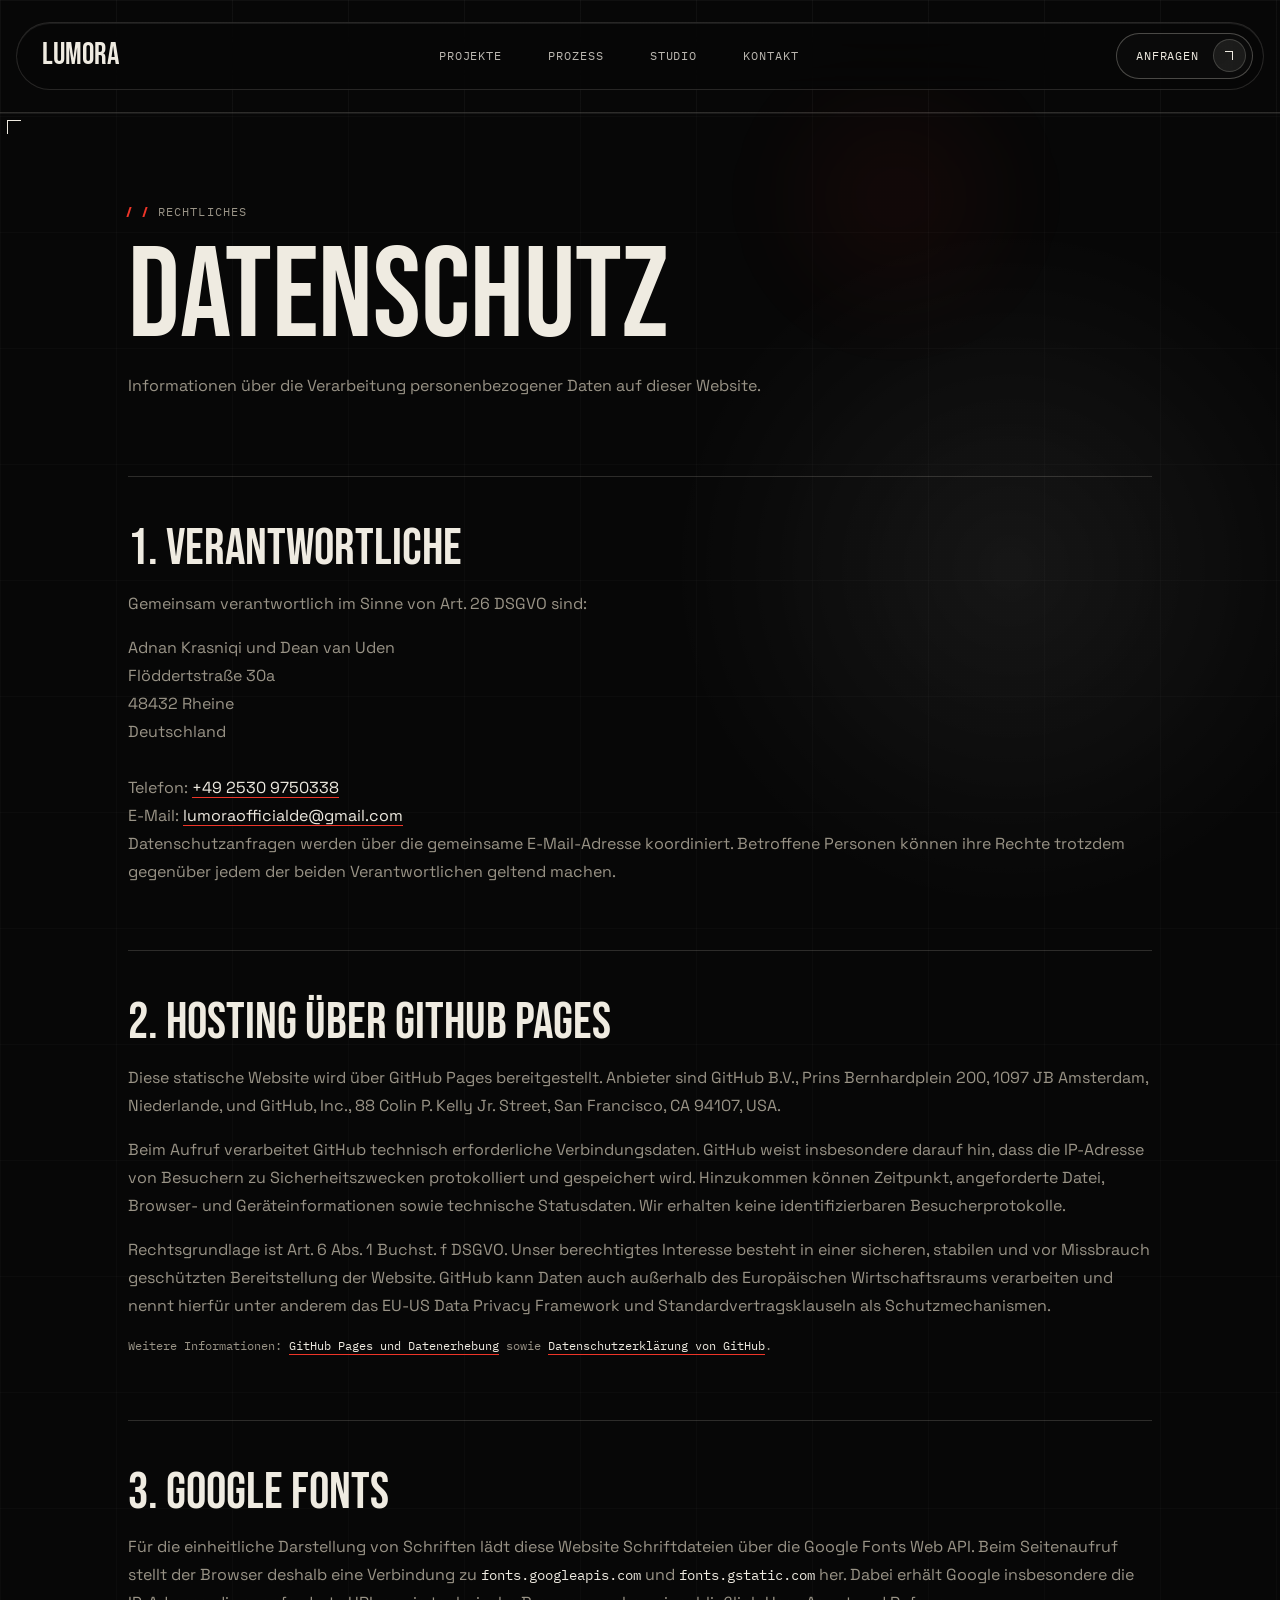
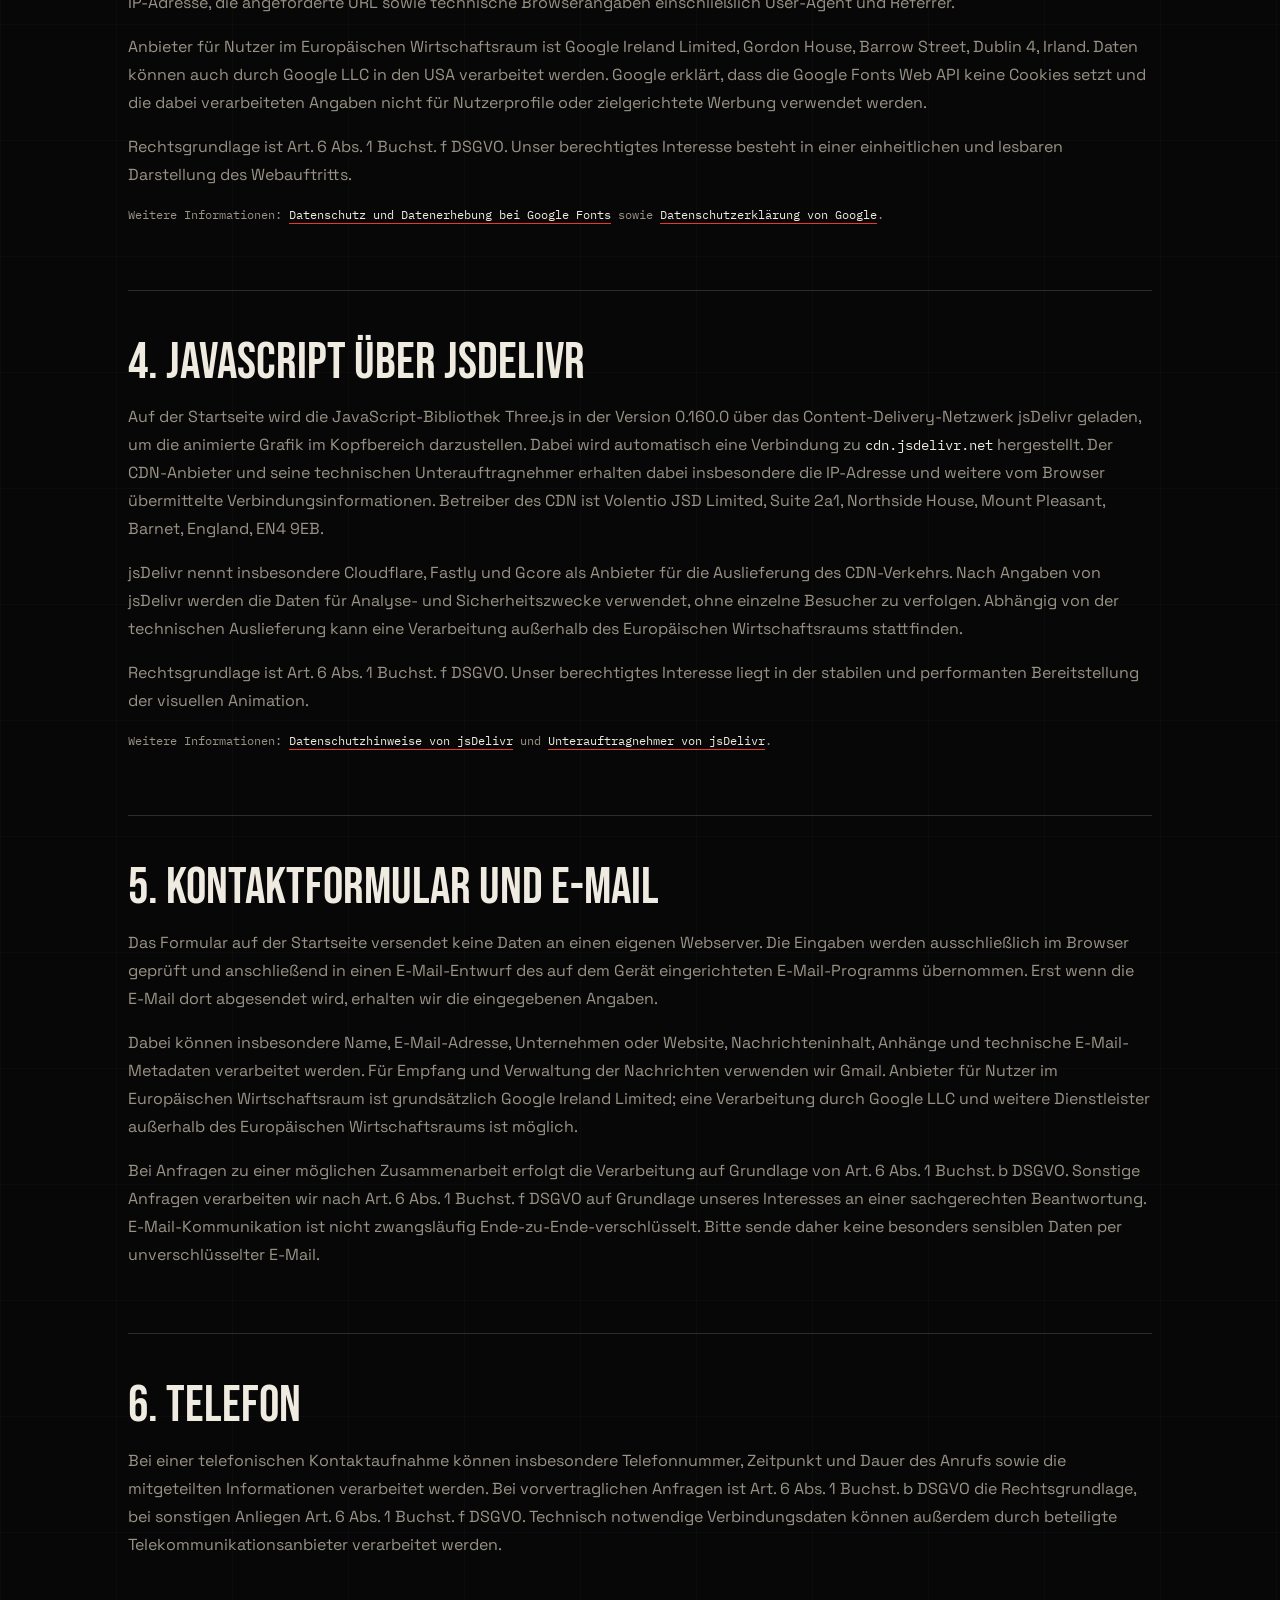
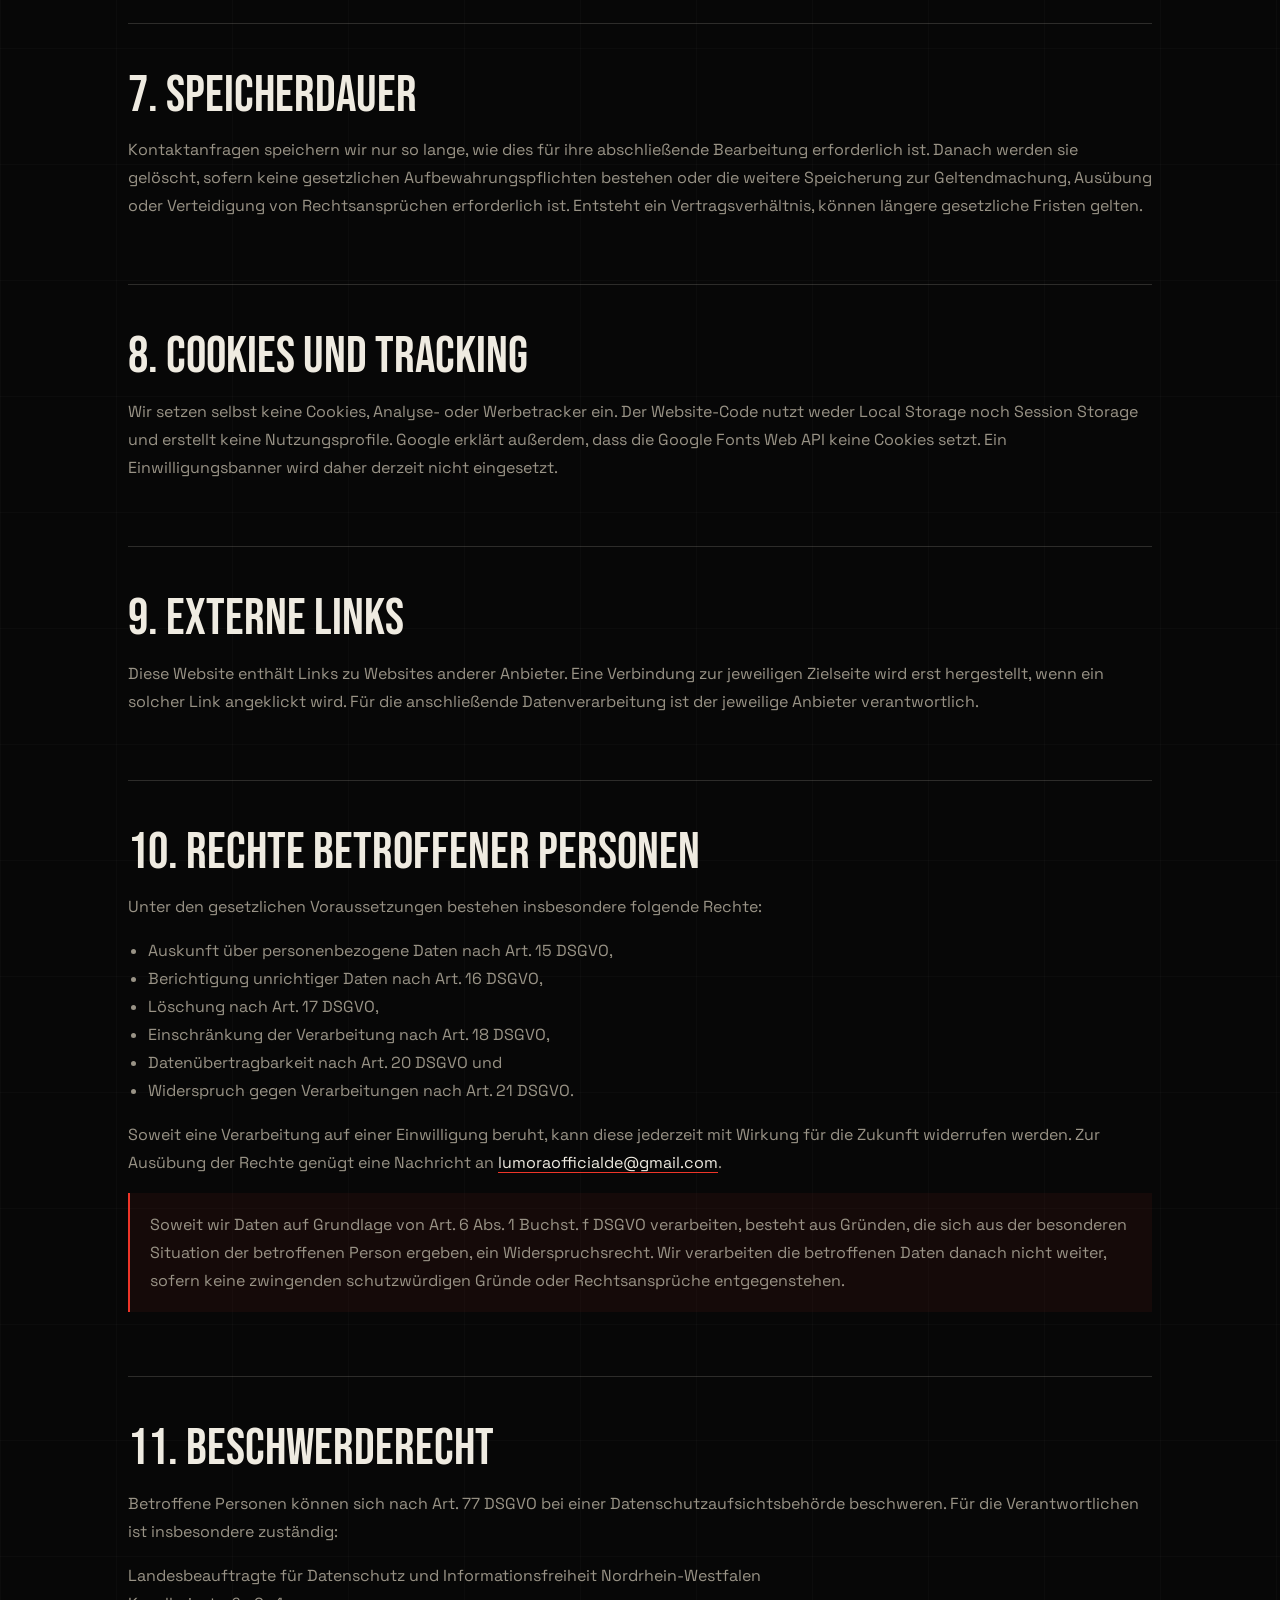
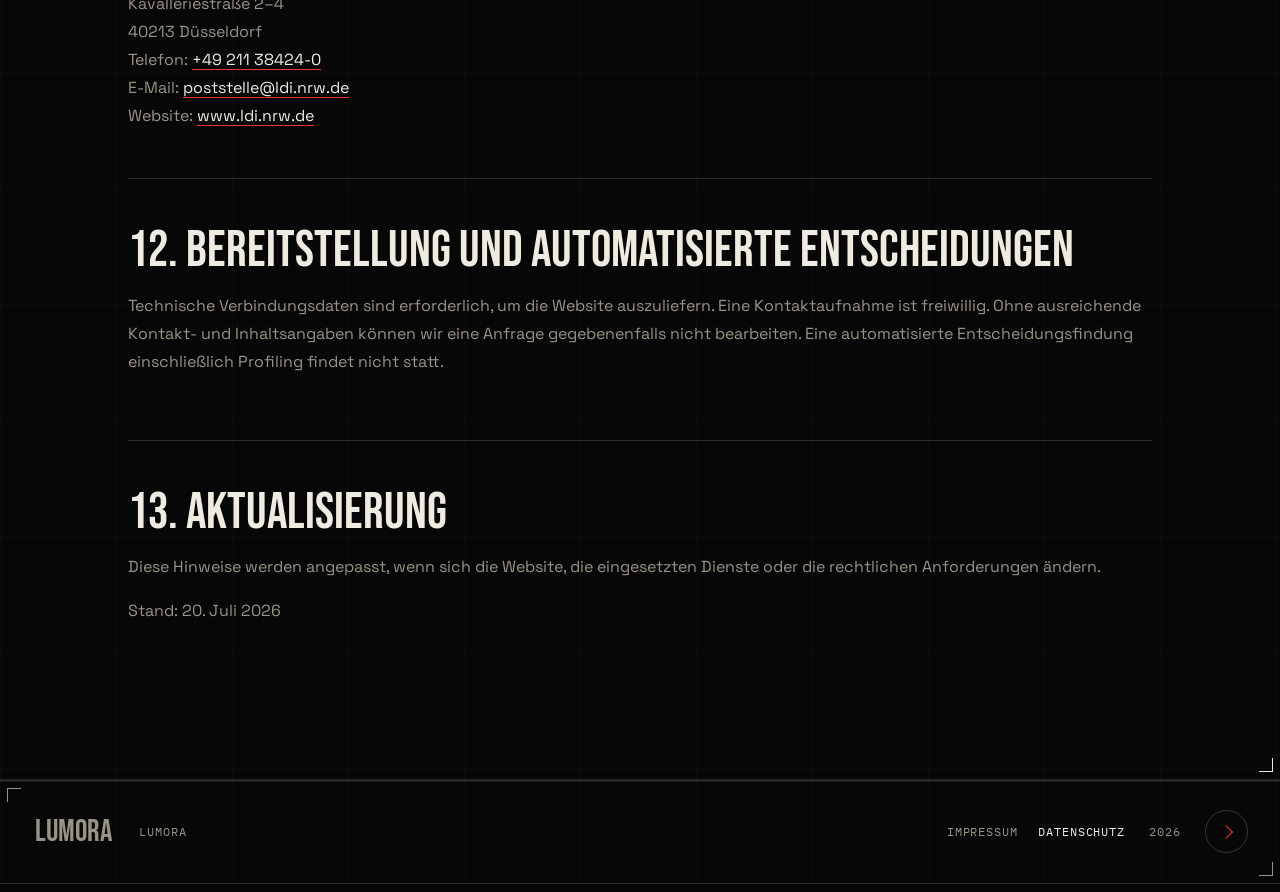
==== commit 55383afd: "Add legal pages and footer links" ====
--- a/datenschutz.html
+++ b/datenschutz.html
@@ -3,18 +3,20 @@
   <head>
     <meta charset="utf-8" />
     <meta name="viewport" content="width=device-width, initial-scale=1" />
-    <meta
-      name="description"
-      content="Datenschutzhinweise für den Webauftritt von Lumora."
+    <meta name="description" content="Datenschutzhinweise für den Webauftritt von Lumora." />
+    <title>Datenschutz | Lumora</title>
+    <link rel="preconnect" href="https://fonts.googleapis.com" />
+    <link rel="preconnect" href="https://fonts.gstatic.com" crossorigin />
+    <link
+      href="https://fonts.googleapis.com/css2?family=Bebas+Neue&amp;family=IBM+Plex+Mono:wght@400;500&amp;family=Space+Grotesk:wght@400;500;600;700&amp;display=swap"
+      rel="stylesheet"
     />
-    <meta name="robots" content="index,follow" />
-    <title>Datenschutz | Lumora</title>
     <link rel="icon" type="image/png" href="assets/LogoLumora.png" />
     <link rel="apple-touch-icon" href="assets/LogoLumora.png" />
     <link rel="stylesheet" href="styles.css" />
   </head>
   <body>
-    <a class="skip-link" href="#top">Zum Inhalt springen</a>
+    <a class="skip-link" href="#content">Zum Inhalt springen</a>
     <div class="grain" aria-hidden="true"></div>
     <div class="cursor-light" aria-hidden="true"></div>
 
@@ -23,15 +25,14 @@
         <span>Lumora</span>
       </a>
       <nav class="desktop-nav" aria-label="Hauptnavigation">
-        <a href="index.html#approach">Leistung</a>
         <a href="index.html#work">Projekte</a>
-        <a href="index.html#process">Ablauf</a>
-        <a href="index.html#studio">Über uns</a>
+        <a href="index.html#process">Prozess</a>
+        <a href="index.html#studio">Studio</a>
         <a href="index.html#contact">Kontakt</a>
       </nav>
       <div class="header-actions">
         <a class="button magnetic" href="index.html#contact">
-          <span>Interesse zeigen</span>
+          <span>Anfragen</span>
           <i aria-hidden="true"></i>
         </a>
         <button class="menu-toggle" type="button" aria-label="Menü öffnen" aria-expanded="false">
@@ -41,21 +42,17 @@
       </div>
     </header>
 
-    <nav class="mobile-menu" aria-label="Mobile Navigation" aria-hidden="true" inert>
-      <a href="index.html#approach">Leistung</a>
+    <div class="mobile-menu" aria-hidden="true">
       <a href="index.html#work">Projekte</a>
-      <a href="index.html#process">Ablauf</a>
-      <a href="index.html#studio">Über uns</a>
+      <a href="index.html#process">Prozess</a>
+      <a href="index.html#studio">Studio</a>
       <a href="index.html#contact">Kontakt</a>
-    </nav>
-
-    <main id="top" class="legal-main">
+    </div>
+
+    <main id="content" class="legal-main">
       <article class="legal-page section-frame" aria-labelledby="legal-title">
-        <header class="legal-heading" data-reveal>
-          <div class="section-kicker compact">
-            <span>//</span>
-            <p>Rechtliches</p>
-          </div>
+        <header class="legal-heading">
+          <p class="eyebrow"><span></span> Rechtliches</p>
           <h1 id="legal-title">Datenschutz</h1>
           <p>Informationen über die Verarbeitung personenbezogener Daten auf dieser Website.</p>
         </header>
@@ -63,9 +60,7 @@
         <div class="legal-document">
           <section aria-labelledby="verantwortliche">
             <h2 id="verantwortliche">1. Verantwortliche</h2>
-            <p>
-              Gemeinsam verantwortlich für diesen Webauftritt im Sinne von Art. 26 DSGVO sind:
-            </p>
+            <p>Gemeinsam verantwortlich im Sinne von Art. 26 DSGVO sind:</p>
             <address>
               Adnan Krasniqi und Dean van Uden<br />
               Flöddertstraße 30a<br />
@@ -76,40 +71,32 @@
               <a href="mailto:lumoraofficialde@gmail.com">lumoraofficialde@gmail.com</a>
             </address>
             <p>
-              Datenschutzanfragen koordinieren die Verantwortlichen über die gemeinsame
-              E-Mail-Adresse. Betroffene Personen können ihre Rechte unabhängig davon gegenüber
-              jedem der beiden Verantwortlichen geltend machen.
+              Datenschutzanfragen werden über die gemeinsame E-Mail-Adresse koordiniert.
+              Betroffene Personen können ihre Rechte trotzdem gegenüber jedem der beiden
+              Verantwortlichen geltend machen.
             </p>
           </section>
 
           <section aria-labelledby="hosting">
             <h2 id="hosting">2. Hosting über GitHub Pages</h2>
             <p>
-              Diese Website wird als statische Website über GitHub Pages bereitgestellt.
-              Anbieter sind GitHub B.V., Prins Bernhardplein 200, 1097 JB Amsterdam,
-              Niederlande, und GitHub, Inc., 88 Colin P. Kelly Jr. Street, San Francisco,
-              CA 94107, USA.
-            </p>
-            <p>
-              Nach Angaben von GitHub wird beim Besuch einer GitHub-Pages-Website die
-              IP-Adresse des Besuchers zu Sicherheitszwecken protokolliert und gespeichert.
-              Im Rahmen der technischen Auslieferung können außerdem Verbindungsdaten wie
-              Datum und Uhrzeit, die angeforderte Ressource, Browserinformationen und die
-              zuvor besuchte Seite verarbeitet werden. Wir haben keinen direkten Zugriff auf
-              die von GitHub geführten Sicherheitsprotokolle.
-            </p>
-            <p>
-              Die Verarbeitung dient der sicheren, stabilen und technisch fehlerfreien
-              Bereitstellung der Website. Rechtsgrundlage ist Art. 6 Abs. 1 Buchst. f DSGVO.
-              Unser berechtigtes Interesse liegt in der zuverlässigen Veröffentlichung dieses
-              Webauftritts und dem Schutz vor Missbrauch.
-            </p>
-            <p>
-              GitHub verarbeitet Daten auch in den USA und weiteren Staaten. GitHub nennt
-              hierfür insbesondere das EU-US Data Privacy Framework und die
-              Standardvertragsklauseln der Europäischen Kommission als Schutzmechanismen.
-              Die Speicherdauer richtet sich nach den Sicherheits- und Aufbewahrungszwecken
-              von GitHub sowie gesetzlichen Verpflichtungen.
+              Diese statische Website wird über GitHub Pages bereitgestellt. Anbieter sind
+              GitHub B.V., Prins Bernhardplein 200, 1097 JB Amsterdam, Niederlande, und
+              GitHub, Inc., 88 Colin P. Kelly Jr. Street, San Francisco, CA 94107, USA.
+            </p>
+            <p>
+              Beim Aufruf verarbeitet GitHub technisch erforderliche Verbindungsdaten.
+              GitHub weist insbesondere darauf hin, dass die IP-Adresse von Besuchern zu
+              Sicherheitszwecken protokolliert und gespeichert wird. Hinzukommen können
+              Zeitpunkt, angeforderte Datei, Browser- und Geräteinformationen sowie
+              technische Statusdaten. Wir erhalten keine identifizierbaren Besucherprotokolle.
+            </p>
+            <p>
+              Rechtsgrundlage ist Art. 6 Abs. 1 Buchst. f DSGVO. Unser berechtigtes Interesse
+              besteht in einer sicheren, stabilen und vor Missbrauch geschützten Bereitstellung
+              der Website. GitHub kann Daten auch außerhalb des Europäischen Wirtschaftsraums
+              verarbeiten und nennt hierfür unter anderem das EU-US Data Privacy Framework und
+              Standardvertragsklauseln als Schutzmechanismen.
             </p>
             <p class="legal-source">
               Weitere Informationen:
@@ -123,113 +110,160 @@
                 href="https://docs.github.com/en/site-policy/privacy-policies/github-general-privacy-statement"
                 target="_blank"
                 rel="noopener noreferrer"
-              >GitHub-Datenschutzerklärung</a>.
-            </p>
-          </section>
-
-          <section aria-labelledby="kontaktaufnahme">
-            <h2 id="kontaktaufnahme">3. Kontaktaufnahme</h2>
-            <h3>Kontakt per E-Mail</h3>
-            <p>
-              Der E-Mail-Link auf dieser Website öffnet lediglich das auf dem jeweiligen Gerät
-              eingerichtete E-Mail-Programm. Durch den Klick allein werden keine eingegebenen
-              Kontaktdaten an uns übertragen. Erst wenn eine Nachricht abgesendet wird,
-              verarbeiten wir die darin enthaltenen Angaben, insbesondere E-Mail-Adresse,
-              Namen, Nachrichteninhalt und technische E-Mail-Metadaten.
-            </p>
-            <p>
-              Für konkrete Projekt- oder Angebotsanfragen erfolgt die Verarbeitung zur
-              Durchführung vorvertraglicher Maßnahmen auf Anfrage der betroffenen Person
-              gemäß Art. 6 Abs. 1 Buchst. b DSGVO. Sonstige Anfragen verarbeiten wir gemäß
-              Art. 6 Abs. 1 Buchst. f DSGVO auf Grundlage unseres berechtigten Interesses,
-              eingehende Kommunikation sachgerecht zu beantworten.
-            </p>
-            <p>
-              Für Empfang und Verwaltung von E-Mails verwenden wir Gmail. Anbieter für
-              Nutzer im Europäischen Wirtschaftsraum ist Google Ireland Limited, Gordon
-              House, Barrow Street, Dublin 4, Irland. Google kann Daten auch in den USA
-              verarbeiten und nennt hierfür insbesondere das EU-US Data Privacy Framework
-              sowie Standardvertragsklauseln als Übermittlungsgrundlagen.
-            </p>
-            <p>
-              E-Mail-Kommunikation ist nicht zwangsläufig Ende-zu-Ende-verschlüsselt. Bitte
-              übermittle deshalb keine besonders sensiblen Daten per unverschlüsselter E-Mail.
-            </p>
-            <p>
-              Anfragen werden gelöscht, sobald ihre Bearbeitung abgeschlossen ist und keine
-              gesetzlichen Aufbewahrungspflichten oder berechtigten Gründe für eine weitere
-              Speicherung bestehen. Führt die Anfrage zu einem Vertragsverhältnis, gelten die
-              gesetzlichen Aufbewahrungsfristen für die dazugehörigen Unterlagen.
+              >Datenschutzerklärung von GitHub</a>.
+            </p>
+          </section>
+
+          <section aria-labelledby="google-fonts">
+            <h2 id="google-fonts">3. Google Fonts</h2>
+            <p>
+              Für die einheitliche Darstellung von Schriften lädt diese Website Schriftdateien
+              über die Google Fonts Web API. Beim Seitenaufruf stellt der Browser deshalb eine
+              Verbindung zu <code>fonts.googleapis.com</code> und
+              <code>fonts.gstatic.com</code> her. Dabei erhält Google insbesondere die
+              IP-Adresse, die angeforderte URL sowie technische Browserangaben einschließlich
+              User-Agent und Referrer.
+            </p>
+            <p>
+              Anbieter für Nutzer im Europäischen Wirtschaftsraum ist Google Ireland Limited,
+              Gordon House, Barrow Street, Dublin 4, Irland. Daten können auch durch Google LLC
+              in den USA verarbeitet werden. Google erklärt, dass die Google Fonts Web API
+              keine Cookies setzt und die dabei verarbeiteten Angaben nicht für Nutzerprofile
+              oder zielgerichtete Werbung verwendet werden.
+            </p>
+            <p>
+              Rechtsgrundlage ist Art. 6 Abs. 1 Buchst. f DSGVO. Unser berechtigtes Interesse
+              besteht in einer einheitlichen und lesbaren Darstellung des Webauftritts.
             </p>
             <p class="legal-source">
               Weitere Informationen:
               <a
+                href="https://developers.google.com/fonts/faq/privacy?hl=de"
+                target="_blank"
+                rel="noopener noreferrer"
+              >Datenschutz und Datenerhebung bei Google Fonts</a>
+              sowie
+              <a
                 href="https://policies.google.com/privacy?hl=de"
                 target="_blank"
                 rel="noopener noreferrer"
               >Datenschutzerklärung von Google</a>.
-              Informationen zu internationalen Übermittlungen stellt Google unter
-              <a
-                href="https://policies.google.com/privacy/frameworks?hl=de"
-                target="_blank"
-                rel="noopener noreferrer"
-              >Rechtliche Rahmenbedingungen für Datenübermittlungen</a>
-              bereit.
-            </p>
-
-            <h3>Kontakt per Telefon</h3>
+            </p>
+          </section>
+
+          <section aria-labelledby="cdn">
+            <h2 id="cdn">4. JavaScript über jsDelivr</h2>
+            <p>
+              Auf der Startseite wird die JavaScript-Bibliothek Three.js in der Version 0.160.0
+              über das Content-Delivery-Netzwerk jsDelivr geladen, um die animierte Grafik im
+              Kopfbereich darzustellen. Dabei wird automatisch eine Verbindung zu
+              <code>cdn.jsdelivr.net</code> hergestellt. Der CDN-Anbieter und seine technischen
+              Unterauftragnehmer erhalten dabei insbesondere die IP-Adresse und weitere vom
+              Browser übermittelte Verbindungsinformationen. Betreiber des CDN ist Volentio
+              JSD Limited, Suite 2a1, Northside House, Mount Pleasant, Barnet, England, EN4 9EB.
+            </p>
+            <p>
+              jsDelivr nennt insbesondere Cloudflare, Fastly und Gcore als Anbieter für die
+              Auslieferung des CDN-Verkehrs. Nach Angaben von jsDelivr werden die Daten für
+              Analyse- und Sicherheitszwecke verwendet, ohne einzelne Besucher zu verfolgen.
+              Abhängig von der technischen Auslieferung kann eine Verarbeitung außerhalb des
+              Europäischen Wirtschaftsraums stattfinden.
+            </p>
+            <p>
+              Rechtsgrundlage ist Art. 6 Abs. 1 Buchst. f DSGVO. Unser berechtigtes Interesse
+              liegt in der stabilen und performanten Bereitstellung der visuellen Animation.
+            </p>
+            <p class="legal-source">
+              Weitere Informationen:
+              <a
+                href="https://www.jsdelivr.com/terms/privacy-policy"
+                target="_blank"
+                rel="noopener noreferrer"
+              >Datenschutzhinweise von jsDelivr</a>
+              und
+              <a
+                href="https://www.jsdelivr.com/terms/sub-processors"
+                target="_blank"
+                rel="noopener noreferrer"
+              >Unterauftragnehmer von jsDelivr</a>.
+            </p>
+          </section>
+
+          <section aria-labelledby="email">
+            <h2 id="email">5. Kontaktformular und E-Mail</h2>
+            <p>
+              Das Formular auf der Startseite versendet keine Daten an einen eigenen
+              Webserver. Die Eingaben werden ausschließlich im Browser geprüft und anschließend
+              in einen E-Mail-Entwurf des auf dem Gerät eingerichteten E-Mail-Programms
+              übernommen. Erst wenn die E-Mail dort abgesendet wird, erhalten wir die
+              eingegebenen Angaben.
+            </p>
+            <p>
+              Dabei können insbesondere Name, E-Mail-Adresse, Unternehmen oder Website,
+              Nachrichteninhalt, Anhänge und technische E-Mail-Metadaten verarbeitet werden.
+              Für Empfang und Verwaltung der Nachrichten verwenden wir Gmail. Anbieter für
+              Nutzer im Europäischen Wirtschaftsraum ist grundsätzlich Google Ireland Limited;
+              eine Verarbeitung durch Google LLC und weitere Dienstleister außerhalb des
+              Europäischen Wirtschaftsraums ist möglich.
+            </p>
+            <p>
+              Bei Anfragen zu einer möglichen Zusammenarbeit erfolgt die Verarbeitung auf
+              Grundlage von Art. 6 Abs. 1 Buchst. b DSGVO. Sonstige Anfragen verarbeiten wir
+              nach Art. 6 Abs. 1 Buchst. f DSGVO auf Grundlage unseres Interesses an einer
+              sachgerechten Beantwortung. E-Mail-Kommunikation ist nicht zwangsläufig
+              Ende-zu-Ende-verschlüsselt. Bitte sende daher keine besonders sensiblen Daten
+              per unverschlüsselter E-Mail.
+            </p>
+          </section>
+
+          <section aria-labelledby="telefon">
+            <h2 id="telefon">6. Telefon</h2>
             <p>
               Bei einer telefonischen Kontaktaufnahme können insbesondere Telefonnummer,
-              Zeitpunkt und Dauer des Anrufs sowie die mitgeteilten Angaben verarbeitet werden,
-              soweit dies zur Bearbeitung des Anliegens erforderlich ist. Falls erforderlich,
-              können Gesprächsnotizen angefertigt werden. Es gelten dieselben Rechtsgrundlagen
-              und Löschkriterien wie bei einer Kontaktaufnahme per E-Mail. Technisch notwendige
-              Verbindungsdaten können außerdem durch beteiligte Telekommunikationsanbieter
-              verarbeitet werden.
-            </p>
-          </section>
-
-          <section aria-labelledby="lokale-inhalte">
-            <h2 id="lokale-inhalte">4. Lokale Inhalte und externe Links</h2>
-            <p>
-              Schriften, Bilder, Stylesheets und die regulären Skripte dieser Website werden
-              zusammen mit der Website ausgeliefert. Beim Laden der Seite werden keine
-              Schriftarten von Google Fonts und keine JavaScript-Bibliotheken von externen
-              Content-Delivery-Netzwerken abgerufen.
-            </p>
-            <p>
-              Die Website enthält Links zu externen Websites. Eine Verbindung zum jeweiligen
-              Anbieter wird erst hergestellt, wenn ein solcher Link angeklickt wird. Für die
-              anschließende Datenverarbeitung ist der Betreiber der aufgerufenen Website
+              Zeitpunkt und Dauer des Anrufs sowie die mitgeteilten Informationen verarbeitet
+              werden. Bei vorvertraglichen Anfragen ist Art. 6 Abs. 1 Buchst. b DSGVO die
+              Rechtsgrundlage, bei sonstigen Anliegen Art. 6 Abs. 1 Buchst. f DSGVO.
+              Technisch notwendige Verbindungsdaten können außerdem durch beteiligte
+              Telekommunikationsanbieter verarbeitet werden.
+            </p>
+          </section>
+
+          <section aria-labelledby="speicherdauer">
+            <h2 id="speicherdauer">7. Speicherdauer</h2>
+            <p>
+              Kontaktanfragen speichern wir nur so lange, wie dies für ihre abschließende
+              Bearbeitung erforderlich ist. Danach werden sie gelöscht, sofern keine
+              gesetzlichen Aufbewahrungspflichten bestehen oder die weitere Speicherung zur
+              Geltendmachung, Ausübung oder Verteidigung von Rechtsansprüchen erforderlich ist.
+              Entsteht ein Vertragsverhältnis, können längere gesetzliche Fristen gelten.
+            </p>
+          </section>
+
+          <section aria-labelledby="cookies">
+            <h2 id="cookies">8. Cookies und Tracking</h2>
+            <p>
+              Wir setzen selbst keine Cookies, Analyse- oder Werbetracker ein. Der Website-Code
+              nutzt weder Local Storage noch Session Storage und erstellt keine Nutzungsprofile.
+              Google erklärt außerdem, dass die Google Fonts Web API keine Cookies setzt.
+              Ein Einwilligungsbanner wird daher derzeit nicht eingesetzt.
+            </p>
+          </section>
+
+          <section aria-labelledby="externe-links">
+            <h2 id="externe-links">9. Externe Links</h2>
+            <p>
+              Diese Website enthält Links zu Websites anderer Anbieter. Eine Verbindung zur
+              jeweiligen Zielseite wird erst hergestellt, wenn ein solcher Link angeklickt
+              wird. Für die anschließende Datenverarbeitung ist der jeweilige Anbieter
               verantwortlich.
             </p>
           </section>
 
-          <section aria-labelledby="cookies">
-            <h2 id="cookies">5. Cookies und Tracking</h2>
-            <p>
-              Wir setzen selbst keine Cookies, Analyse- oder Werbetracker ein. Der Code dieser
-              Website nutzt weder Local Storage noch Session Storage und erstellt keine
-              Nutzungsprofile. Daher wird derzeit kein Einwilligungsbanner eingesetzt.
-            </p>
-          </section>
-
-          <section aria-labelledby="bereitstellung">
-            <h2 id="bereitstellung">6. Bereitstellung von Daten</h2>
-            <p>
-              Die beim Seitenaufruf entstehenden technischen Verbindungsdaten sind erforderlich,
-              um die Website auszuliefern. Ohne diese Verarbeitung kann die Website nicht
-              aufgerufen werden. Eine Kontaktaufnahme ist freiwillig. Für eine Antwort auf eine
-              Anfrage benötigen wir mindestens eine erreichbare Kontaktmöglichkeit. Eine
-              automatisierte Entscheidungsfindung oder ein Profiling findet nicht statt.
-            </p>
-          </section>
-
           <section aria-labelledby="rechte">
-            <h2 id="rechte">7. Rechte betroffener Personen</h2>
-            <p>Im Rahmen der gesetzlichen Voraussetzungen bestehen insbesondere folgende Rechte:</p>
+            <h2 id="rechte">10. Rechte betroffener Personen</h2>
+            <p>Unter den gesetzlichen Voraussetzungen bestehen insbesondere folgende Rechte:</p>
             <ul>
-              <li>Auskunft über verarbeitete personenbezogene Daten nach Art. 15 DSGVO,</li>
+              <li>Auskunft über personenbezogene Daten nach Art. 15 DSGVO,</li>
               <li>Berichtigung unrichtiger Daten nach Art. 16 DSGVO,</li>
               <li>Löschung nach Art. 17 DSGVO,</li>
               <li>Einschränkung der Verarbeitung nach Art. 18 DSGVO,</li>
@@ -238,31 +272,25 @@
             </ul>
             <p>
               Soweit eine Verarbeitung auf einer Einwilligung beruht, kann diese jederzeit mit
-              Wirkung für die Zukunft widerrufen werden. Die Rechtmäßigkeit der bis zum Widerruf
-              erfolgten Verarbeitung bleibt unberührt.
-            </p>
-            <p>
-              Zur Ausübung dieser Rechte genügt eine Nachricht an
+              Wirkung für die Zukunft widerrufen werden. Zur Ausübung der Rechte genügt eine
+              Nachricht an
               <a href="mailto:lumoraofficialde@gmail.com">lumoraofficialde@gmail.com</a>.
             </p>
-          </section>
-
-          <section aria-labelledby="widerspruch">
-            <h2 id="widerspruch">8. Besonderes Widerspruchsrecht</h2>
             <p class="legal-note">
-              Soweit wir personenbezogene Daten auf Grundlage von Art. 6 Abs. 1 Buchst. f
-              DSGVO verarbeiten, besteht aus Gründen, die sich aus der besonderen Situation der
-              betroffenen Person ergeben, jederzeit das Recht, dieser Verarbeitung zu
-              widersprechen. Wir verarbeiten die betreffenden Daten dann nicht mehr, sofern
-              keine zwingenden schutzwürdigen Gründe oder Rechtsansprüche entgegenstehen.
+              Soweit wir Daten auf Grundlage von Art. 6 Abs. 1 Buchst. f DSGVO verarbeiten,
+              besteht aus Gründen, die sich aus der besonderen Situation der betroffenen Person
+              ergeben, ein Widerspruchsrecht. Wir verarbeiten die betroffenen Daten danach nicht
+              weiter, sofern keine zwingenden schutzwürdigen Gründe oder Rechtsansprüche
+              entgegenstehen.
             </p>
           </section>
 
           <section aria-labelledby="beschwerde">
-            <h2 id="beschwerde">9. Beschwerderecht</h2>
-            <p>
-              Betroffene Personen können sich bei einer Datenschutzaufsichtsbehörde beschweren.
-              Für den Sitz der Verantwortlichen ist insbesondere zuständig:
+            <h2 id="beschwerde">11. Beschwerderecht</h2>
+            <p>
+              Betroffene Personen können sich nach Art. 77 DSGVO bei einer
+              Datenschutzaufsichtsbehörde beschweren. Für die Verantwortlichen ist insbesondere
+              zuständig:
             </p>
             <address>
               Landesbeauftragte für Datenschutz und Informationsfreiheit Nordrhein-Westfalen<br />
@@ -277,8 +305,18 @@
             </address>
           </section>
 
+          <section aria-labelledby="bereitstellung">
+            <h2 id="bereitstellung">12. Bereitstellung und automatisierte Entscheidungen</h2>
+            <p>
+              Technische Verbindungsdaten sind erforderlich, um die Website auszuliefern.
+              Eine Kontaktaufnahme ist freiwillig. Ohne ausreichende Kontakt- und Inhaltsangaben
+              können wir eine Anfrage gegebenenfalls nicht bearbeiten. Eine automatisierte
+              Entscheidungsfindung einschließlich Profiling findet nicht statt.
+            </p>
+          </section>
+
           <section aria-labelledby="aktualisierung">
-            <h2 id="aktualisierung">10. Aktualisierung</h2>
+            <h2 id="aktualisierung">13. Aktualisierung</h2>
             <p>
               Diese Hinweise werden angepasst, wenn sich die Website, die eingesetzten Dienste
               oder die rechtlichen Anforderungen ändern.
@@ -291,13 +329,13 @@
 
     <footer class="site-footer section-frame">
       <a class="mark" href="index.html" aria-label="Lumora Startseite"><span>Lumora</span></a>
-      <p class="footer-identity">Adnan Krasniqi &amp; Dean van Uden</p>
+      <p>Lumora</p>
       <nav class="footer-legal" aria-label="Rechtliche Informationen">
         <a href="impressum.html">Impressum</a>
         <a href="datenschutz.html" aria-current="page">Datenschutz</a>
       </nav>
-      <p class="footer-year">2026</p>
-      <a class="back-top" href="#top" aria-label="Nach oben"></a>
+      <p>2026</p>
+      <a class="back-top" href="#content" aria-label="Nach oben"></a>
     </footer>
 
     <script src="script.js" defer></script>
--- a/styles.css
+++ b/styles.css
@@ -10,9 +10,9 @@
   --quiet: #625d54;
   --accent: #ee3528;
   --accent-dark: #9e241d;
-  --font-display: Impact, "Arial Narrow", "Helvetica Neue", sans-serif;
-  --font-body: "Avenir Next", "Helvetica Neue", Arial, sans-serif;
-  --font-mono: "SFMono-Regular", Menlo, Monaco, Consolas, "Liberation Mono", monospace;
+  --font-display: "Bebas Neue", "Space Grotesk", sans-serif;
+  --font-body: "Space Grotesk", "Trebuchet MS", sans-serif;
+  --font-mono: "IBM Plex Mono", "Courier New", monospace;
   --ease: cubic-bezier(0.32, 0.72, 0, 1);
   --section-pad: clamp(4.5rem, 9vw, 8rem);
 }
@@ -59,8 +59,8 @@
 
 .skip-link {
   position: fixed;
+  top: 0.75rem;
   left: 1rem;
-  top: 0.75rem;
   z-index: 30;
   padding: 0.8rem 1rem;
   color: var(--bg);
@@ -75,18 +75,6 @@
 
 .skip-link:focus {
   transform: translateY(0);
-}
-
-.sr-only {
-  position: absolute;
-  width: 1px;
-  height: 1px;
-  padding: 0;
-  margin: -1px;
-  overflow: hidden;
-  clip: rect(0, 0, 0, 0);
-  white-space: nowrap;
-  border: 0;
 }
 
 img {
@@ -223,7 +211,10 @@
 .text-link,
 .project-number,
 .section-kicker,
-.site-footer {
+.site-footer,
+.form-status,
+.contact-form span,
+.contact-form small {
   font-family: var(--font-mono);
   font-size: 0.72rem;
   text-transform: uppercase;
@@ -375,9 +366,6 @@
   display: grid;
   place-content: center;
   gap: 1.5rem;
-  padding: 6rem 1.25rem 2rem;
-  overflow-y: auto;
-  overscroll-behavior: contain;
   background: rgba(7, 7, 7, 0.88);
   backdrop-filter: blur(26px);
   opacity: 0;
@@ -417,10 +405,6 @@
 
 body.menu-open .mobile-menu a:nth-child(4) {
   transition-delay: 240ms;
-}
-
-body.menu-open .mobile-menu a:nth-child(5) {
-  transition-delay: 320ms;
 }
 
 .section-rail {
@@ -518,7 +502,6 @@
   line-height: 0.78;
   letter-spacing: 0;
   text-transform: uppercase;
-  text-wrap: balance;
 }
 
 .hero-intro {
@@ -697,8 +680,7 @@
   font-family: var(--font-mono);
 }
 
-.approach-card h2,
-.approach-card h3 {
+.approach-card h2 {
   margin-bottom: 1rem;
   font-family: var(--font-display);
   font-size: clamp(2.7rem, 4vw, 4.8rem);
@@ -708,36 +690,6 @@
   text-transform: uppercase;
 }
 
-.approach-card > .count,
-.approach-card > h2,
-.approach-card > h3,
-.approach-card > p,
-.approach-card > a {
-  position: relative;
-  z-index: 2;
-}
-
-.offer-head {
-  align-items: end;
-}
-
-.section-lead {
-  max-width: 36rem;
-  margin: 1.2rem 0 0;
-  color: var(--muted);
-  font-size: 0.96rem;
-  line-height: 1.7;
-  text-wrap: pretty;
-}
-
-.offer-head > .section-lead {
-  margin: 0 0 0.25rem;
-}
-
-.work-proof {
-  max-width: 42rem;
-}
-
 .approach-card p {
   max-width: 22rem;
   margin-bottom: 1.7rem;
@@ -751,15 +703,12 @@
   left: 0;
   right: 0;
   bottom: 0;
-  z-index: 0;
   height: 52%;
   opacity: 0.8;
   transform: translateY(6%);
   transition: transform 900ms var(--ease), opacity 900ms var(--ease);
   background-size: cover;
   background-position: center bottom;
-  -webkit-mask-image: linear-gradient(to bottom, transparent 0%, rgba(0, 0, 0, 0.25) 22%, #000 48%);
-  mask-image: linear-gradient(to bottom, transparent 0%, rgba(0, 0, 0, 0.25) 22%, #000 48%);
 }
 
 .approach-card:hover .card-visual {
@@ -813,14 +762,6 @@
   line-height: 0.86;
   letter-spacing: 0;
   text-transform: uppercase;
-}
-
-.studio-people {
-  max-width: 34rem;
-  margin: 1.25rem 0 0;
-  color: var(--muted);
-  font-size: 1rem;
-  line-height: 1.7;
 }
 
 .gallery-controls {
@@ -915,16 +856,6 @@
   transform: translateY(-0.35rem);
 }
 
-.work-card.is-offline {
-  cursor: default;
-}
-
-.work-card.is-offline:hover {
-  border-color: var(--line);
-  background: rgba(255, 255, 255, 0.025);
-  transform: none;
-}
-
 .project-number {
   color: var(--muted);
 }
@@ -958,10 +889,6 @@
   opacity: 0.28;
 }
 
-.work-card.is-offline:hover .project-preview::after {
-  opacity: 0.64;
-}
-
 .real-shot img {
   width: 100%;
   max-width: 100%;
@@ -980,11 +907,6 @@
     filter: saturate(1) contrast(1.04) brightness(1);
     transform: scale(1.05);
   }
-
-  .work-card.is-offline:hover .real-shot img {
-    filter: saturate(0.74) contrast(1.08) brightness(0.9);
-    transform: none;
-  }
 }
 
 .heralyth-shot img {
@@ -1039,15 +961,6 @@
   text-transform: uppercase;
   letter-spacing: 0.08em;
   overflow-wrap: anywhere;
-}
-
-.project-status {
-  color: var(--accent);
-  font-family: var(--font-mono);
-  font-size: 0.64rem;
-  line-height: 1.5;
-  text-transform: uppercase;
-  letter-spacing: 0.08em;
 }
 
 .gallery-progress {
@@ -1179,22 +1092,7 @@
   display: grid;
   grid-template-columns: minmax(16rem, 0.6fr) 1fr;
   gap: 2rem;
-  align-items: start;
-}
-
-.studio-intro .section-kicker {
-  grid-column: 1;
-  grid-row: 1;
-}
-
-.studio-intro h2 {
-  grid-column: 2;
-  grid-row: 1 / span 2;
-}
-
-.studio-intro .studio-people {
-  grid-column: 1;
-  grid-row: 2;
+  align-items: end;
 }
 
 .metrics-grid {
@@ -1241,17 +1139,6 @@
   letter-spacing: 0.08em;
 }
 
-.studio-note {
-  max-width: 52rem;
-  margin: -1rem 0 0;
-  color: var(--muted);
-  font-family: var(--font-mono);
-  font-size: 0.7rem;
-  line-height: 1.7;
-  text-transform: uppercase;
-  letter-spacing: 0.06em;
-}
-
 .contact {
   display: grid;
   grid-template-columns: minmax(17rem, 0.64fr) minmax(20rem, 1fr);
@@ -1264,75 +1151,86 @@
   max-width: 8ch;
 }
 
-.contact-copy > .text-link {
-  display: flex;
-  width: fit-content;
-  margin-top: 0.8rem;
-}
-
-.contact-panel {
-  display: grid;
-  align-content: center;
-  gap: 1.2rem;
-  min-height: 29rem;
-  padding: clamp(1.4rem, 4vw, 3.5rem);
+.contact-copy h2::after {
+  content: "Exceptional.";
+  display: block;
+  color: var(--accent);
+}
+
+.contact-form {
+  display: grid;
+  gap: 1rem;
+  padding: clamp(1rem, 2vw, 1.5rem);
   border: 1px solid var(--line);
-  background:
-    linear-gradient(135deg, rgba(238, 53, 40, 0.08), transparent 42%),
-    rgba(255, 255, 255, 0.025);
+  background: rgba(255, 255, 255, 0.025);
   box-shadow: inset 0 1px 0 rgba(255, 255, 255, 0.05);
 }
 
-.contact-panel .eyebrow {
-  margin: 0;
-}
-
-.contact-panel h3 {
-  max-width: 12ch;
-  margin: 0;
-  font-family: var(--font-display);
-  font-size: clamp(3.1rem, 5.8vw, 6.4rem);
-  font-weight: 400;
-  line-height: 0.9;
-  text-transform: uppercase;
-}
-
-.contact-panel > p:not(.eyebrow) {
-  max-width: 38rem;
-  margin: 0;
+.form-grid {
+  display: grid;
+  grid-template-columns: 1fr 1fr;
+  gap: 1rem;
+}
+
+.contact-form label {
+  display: grid;
+  gap: 0.5rem;
+}
+
+.contact-form span {
   color: var(--muted);
-  line-height: 1.7;
-}
-
-.contact-panel .submit {
-  width: fit-content;
-}
-
-.contact-panel .privacy-note {
-  font-size: 0.78rem;
-}
-
-.privacy-note a,
-.legal-document a {
+}
+
+.contact-form input,
+.contact-form textarea {
+  width: 100%;
+  border: 1px solid rgba(239, 235, 225, 0.14);
+  border-radius: 0;
+  padding: 1rem;
   color: var(--text);
-  text-decoration: underline;
-  text-decoration-color: var(--accent);
-  text-underline-offset: 0.25rem;
+  background: rgba(7, 7, 7, 0.28);
+  outline: none;
+  transition: border-color 450ms var(--ease), background 450ms var(--ease);
+}
+
+.contact-form textarea {
+  resize: vertical;
+  min-height: 11rem;
+}
+
+.contact-form input:focus,
+.contact-form textarea:focus {
+  border-color: rgba(239, 235, 225, 0.48);
+  background: rgba(239, 235, 225, 0.04);
+}
+
+.contact-form label.invalid input,
+.contact-form label.invalid textarea {
+  border-color: rgba(238, 53, 40, 0.72);
+}
+
+.contact-form small {
+  min-height: 0.8rem;
+  color: var(--accent);
+  text-transform: none;
+  letter-spacing: 0;
 }
 
 .submit {
   width: 100%;
   border-color: transparent;
   background: var(--accent);
-  color: var(--bg);
+  color: #fff8f0;
 }
 
 .submit:hover {
   background: #ff4335;
 }
 
-.button:active {
-  transform: translate3d(var(--mx), calc(var(--my) + 1px), 0) scale(0.98);
+.form-status {
+  min-height: 1rem;
+  margin: 0;
+  color: var(--muted);
 }
 
 .site-footer {
@@ -1386,11 +1284,15 @@
 
 .legal-heading h1 {
   max-width: none;
-  margin-bottom: 1rem;
+  margin: 0 0 1rem;
+  font-family: var(--font-display);
   font-size: clamp(4.5rem, 10vw, 9rem);
-}
-
-.legal-heading > p,
+  font-weight: 400;
+  line-height: 0.9;
+  text-transform: uppercase;
+}
+
+.legal-heading > p:last-child,
 .legal-document p,
 .legal-document li,
 .legal-document address {
@@ -1404,7 +1306,7 @@
 }
 
 .legal-document h2 {
-  margin-bottom: 1rem;
+  margin: 0 0 1rem;
   font-family: var(--font-display);
   font-size: clamp(2.2rem, 4vw, 3.5rem);
   font-weight: 400;
@@ -1422,7 +1324,7 @@
 
 .legal-document p,
 .legal-document ul {
-  margin-bottom: 1rem;
+  margin: 0 0 1rem;
 }
 
 .legal-document ul {
@@ -1434,7 +1336,17 @@
 }
 
 .legal-document a {
+  color: var(--text);
+  text-decoration: underline;
+  text-decoration-color: var(--accent);
+  text-underline-offset: 0.25rem;
   overflow-wrap: anywhere;
+}
+
+.legal-document code {
+  font-family: var(--font-mono);
+  font-size: 0.88em;
+  color: var(--text);
 }
 
 .legal-note {
@@ -1572,38 +1484,6 @@
   }
 }
 
-@media (max-width: 900px) {
-  .studio-intro {
-    grid-template-columns: 1fr;
-  }
-
-  .studio-intro .section-kicker,
-  .studio-intro h2,
-  .studio-intro .studio-people {
-    grid-column: auto;
-    grid-row: auto;
-  }
-
-  .studio-intro h2 {
-    max-width: 100%;
-    font-size: clamp(3rem, 7.5vw, 4.5rem);
-    overflow-wrap: anywhere;
-  }
-}
-
-@media (max-width: 1120px) and (max-height: 600px) {
-  .mobile-menu {
-    place-content: start center;
-    gap: 0.65rem;
-    padding: 5.25rem 1rem 1.25rem;
-  }
-
-  .mobile-menu a {
-    font-size: clamp(2.4rem, 11vh, 3.75rem);
-    line-height: 0.9;
-  }
-}
-
 @media (max-width: 760px) {
   body {
     background-size: auto, 5rem 5rem, 5rem 5rem, auto;
@@ -1676,15 +1556,9 @@
 
   .approach-grid,
   .metrics-grid,
+  .form-grid,
   .studio-intro {
     grid-template-columns: 1fr;
-  }
-
-  .studio-intro .section-kicker,
-  .studio-intro h2,
-  .studio-intro .studio-people {
-    grid-column: auto;
-    grid-row: auto;
   }
 
   .approach-card,
@@ -1713,15 +1587,10 @@
   }
 
   .section-head h2,
+  .studio-intro h2,
   .process-copy h2,
   .contact-copy h2 {
     font-size: clamp(3.5rem, 15vw, 5.4rem);
-  }
-
-  .studio-intro h2 {
-    max-width: 100%;
-    font-size: clamp(2.75rem, 11.5vw, 4.4rem);
-    overflow-wrap: anywhere;
   }
 
   .process-copy h2 {
@@ -1749,6 +1618,11 @@
     overflow: hidden;
   }
 
+  #studio,
+  .mobile-menu a[href="#studio"] {
+    display: none;
+  }
+
   .project-preview {
     aspect-ratio: 4 / 3;
     min-height: 0;
@@ -1789,16 +1663,15 @@
     grid-row: 1;
   }
 
+  .site-footer > p {
+    display: none;
+  }
+
   .footer-legal {
     grid-column: 1 / -1;
     grid-row: 2;
   }
 
-  .footer-identity,
-  .footer-year {
-    display: none;
-  }
-
   .legal-main {
     padding-top: 5rem;
   }
@@ -1822,7 +1695,7 @@
   }
 
   h1 {
-    font-size: clamp(4.6rem, 22vw, 6.2rem);
+    font-size: clamp(4.9rem, 24vw, 6.4rem);
   }
 
   .eyebrow {
@@ -1833,8 +1706,7 @@
     min-height: 28rem;
   }
 
-  .contact-panel {
-    min-height: 24rem;
-    padding: 1rem;
-  }
-}
+  .contact-form {
+    padding: 0.75rem;
+  }
+}
